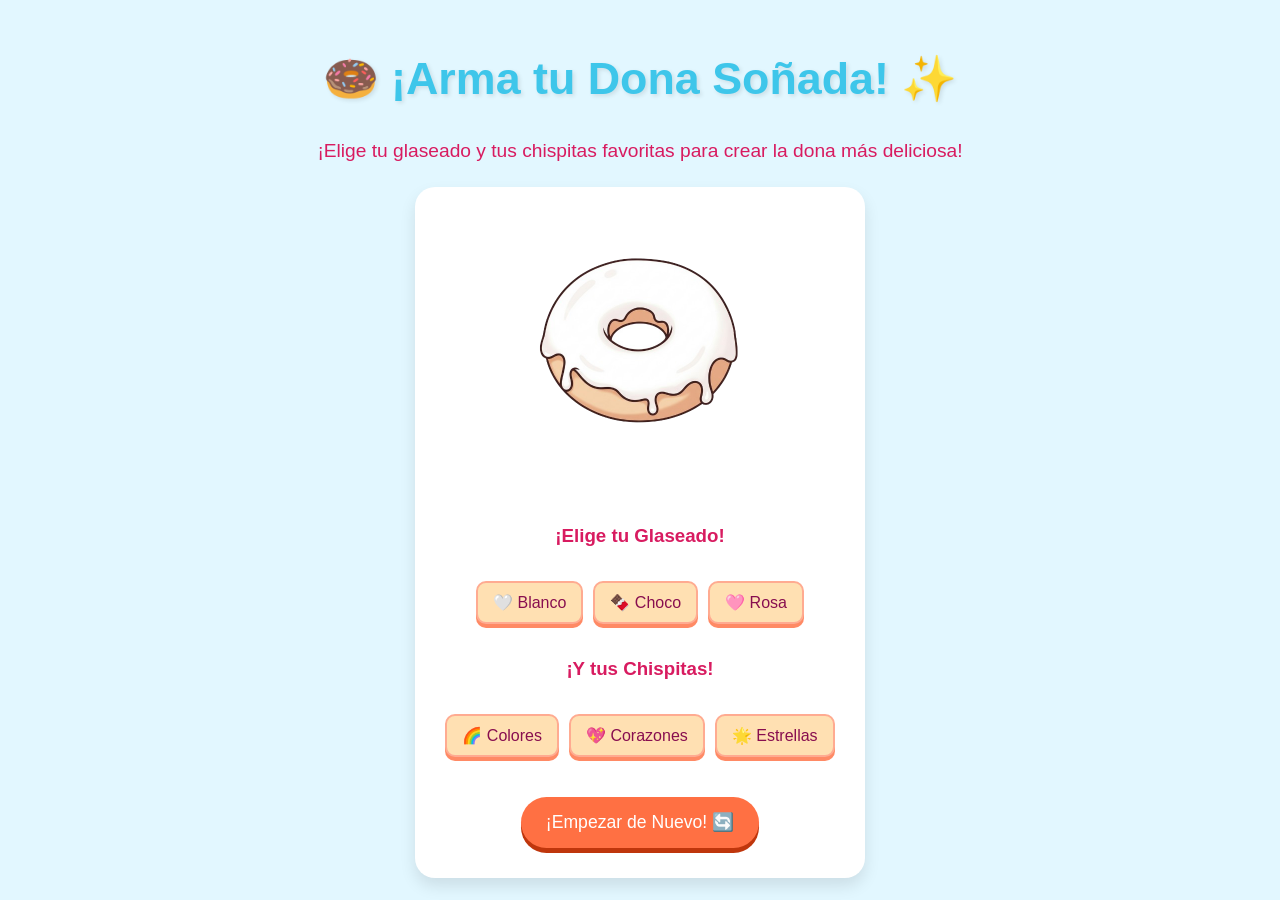
==== dona-creativa.html @ 38cba546 "juego interactivo" ====
<!DOCTYPE html>
<html lang="es">
<head>
    <meta charset="UTF-8">
    <meta name="viewport" content="width=device-width, initial-scale=1.0">
    <title>¡Arma tu Dona Soñada! 🍩✨ Catitas Donuts</title>
    <style>
        body {
            font-family: 'Comic Sans MS', cursive, sans-serif;
            background-color: #e2f7ff; /* Celeste pastel claro */
            color: #d81b60; /* Rosa oscuro para el texto */
            display: flex;
            flex-direction: column;
            justify-content: center;
            align-items: center;
            min-height: 100vh;
            margin: 0;
            text-align: center;
            padding: 20px;
            box-sizing: border-box;
        }
        h1 {
            color: #3ec6ea; /* Celeste vibrante */
            font-size: 2.8em;
            margin-bottom: 15px;
            text-shadow: 2px 2px 4px rgba(0,0,0,0.1);
        }
        p {
            font-size: 1.2em;
            margin-bottom: 25px;
        }
        .dona-builder {
            display: flex;
            flex-direction: column;
            align-items: center;
            gap: 20px;
            background-color: #ffffff;
            padding: 30px;
            border-radius: 20px;
            box-shadow: 0 8px 16px rgba(0,0,0,0.1);
        }
        .dona-preview {
            position: relative;
            width: 250px; /* Tamaño del contenedor de la dona */
            height: 250px;
            margin-bottom: 20px;
        }
        .dona-part {
            position: absolute;
            top: 0;
            left: 0;
            width: 100%;
            height: 100%;
            background-size: contain;
            background-repeat: no-repeat;
            background-position: center;
        }
        /* Orden de las capas con z-index para asegurar que se superponen bien */
        #dona-base { z-index: 1; }
        #dona-glaze { z-index: 2; }
        #dona-sprinkles { z-index: 3; }

        .controls {
            display: flex;
            flex-direction: column;
            gap: 15px;
            width: 100%;
            max-width: 400px;
        }
        .control-group {
            display: flex;
            justify-content: center;
            gap: 10px;
            flex-wrap: wrap;
        }
        .control-group button {
            background-color: #ffe0b2; /* Naranja pastel */
            color: #880e4f; /* Rosa oscuro */
            padding: 10px 15px;
            border: 2px solid #ffab91;
            border-radius: 10px;
            font-size: 1em;
            cursor: pointer;
            transition: all 0.2s ease;
            box-shadow: 0 4px #ff8a65;
        }
        .control-group button:hover {
            background-color: #ffcc80;
            transform: translateY(-2px);
            box-shadow: 0 6px #ff8a65;
        }
        .control-group button.active {
            background-color: #ffab91;
            color: white;
            box-shadow: 0 2px #d84315;
            transform: translateY(2px);
        }
        #reset-button {
            background-color: #ff7043; /* Naranja más fuerte */
            color: white;
            padding: 15px 25px;
            border: none;
            border-radius: 30px;
            font-size: 1.1em;
            cursor: pointer;
            margin-top: 20px;
            transition: background-color 0.3s ease;
            box-shadow: 0 5px #bf360c;
        }
        #reset-button:hover {
            background-color: #e64a19;
            transform: translateY(-2px);
            box-shadow: 0 7px #bf360c;
        }

        /* ✨ RUTAS A TUS IMÁGENES DENTRO DE 'images/arma tu dona/' ✨ */
        /* Asegúrate de que las rutas y los nombres de archivo sean EXACTOS */
        .base-img { background-image: url('images/arma tu dona/Glaseado Blanco.png'); } /* Esta será la dona base visible */
        .glaseado-blanco { background-image: url('images/arma tu dona/Glaseado Blanco.png'); }
        /* .glaseado-celeste { background-image: url('images/arma tu dona/Glaseado Celeste.png'); } */
        .glaseado-chocolate { background-image: url('images/arma tu dona/Glaseado Chocolate.png'); }
        .glaseado-rosa { background-image: url('images/arma tu dona/Glaseado Rosa.png'); }

        .chispitas-colores { background-image: url('images/arma tu dona/sprinkles colorfull.png'); }
        .chispitas-corazones { background-image: url('images/arma tu dona/heart sprinkles.png'); }
        .chispitas-estrellas { background-image: url('images/arma tu dona/stars sprinkles.png'); }
    </style>
</head>
<body>
    <h1>🍩 ¡Arma tu Dona Soñada! ✨</h1>
    <p>¡Elige tu glaseado y tus chispitas favoritas para crear la dona más deliciosa!</p>

    <div class="dona-builder">
        <div class="dona-preview">
            <div id="dona-base" class="dona-part base-img"></div>
            <div id="dona-glaze" class="dona-part"></div>
            <div id="dona-sprinkles" class="dona-part"></div>
        </div>

        <div class="controls">
            <h3>¡Elige tu Glaseado!</h3>
            <div class="control-group">
                <button onclick="setGlaze('blanco')" id="glaze-blanco">🤍 Blanco</button>
                <!-- <button onclick="setGlaze('celeste')" id="glaze-celeste">💙 Celeste</button> -->
                <button onclick="setGlaze('chocolate')" id="glaze-chocolate">🍫 Choco</button>
                <button onclick="setGlaze('rosa')" id="glaze-rosa">🩷 Rosa</button>
            </div>

            <h3>¡Y tus Chispitas!</h3>
            <div class="control-group">
                <button onclick="setSprinkles('colores')" id="sprinkles-colores">🌈 Colores</button>
                <button onclick="setSprinkles('corazones')" id="sprinkles-corazones">💖 Corazones</button>
                <button onclick="setSprinkles('estrellas')" id="sprinkles-estrellas">🌟 Estrellas</button>
            </div>
        </div>

        <button id="reset-button" onclick="resetDona()">¡Empezar de Nuevo! 🔄</button>
    </div>

    <script>
        const donaBase = document.getElementById('dona-base');
        const donaGlaze = document.getElementById('dona-glaze');
        const donaSprinkles = document.getElementById('dona-sprinkles');

        const glazeButtons = document.querySelectorAll('.control-group button[onclick^="setGlaze"]');
        const sprinklesButtons = document.querySelectorAll('.control-group button[onclick^="setSprinkles"]');

        function updateButtonState(buttons, selectedId) {
            buttons.forEach(btn => {
                if (btn.id === selectedId) {
                    btn.classList.add('active');
                } else {
                    btn.classList.remove('active');
                }
            });
        }

        function setGlaze(type) {
            // Esto QUITA cualquier glaseado anterior y APLICA el nuevo.
            donaGlaze.className = 'dona-part glaseado-' + type;
            updateButtonState(glazeButtons, 'glaze-' + type);
        }

        function setSprinkles(type) {
            // Esto QUITA cualquier chispa anterior y APLICA la nueva.
            donaSprinkles.className = 'dona-part chispitas-' + type;
            updateButtonState(sprinklesButtons, 'sprinkles-' + type);
        }

        function resetDona() {
            // Al resetear, quitamos las clases de glaseado y chispitas para que las capas queden "vacías"
            donaGlaze.className = 'dona-part';
            donaSprinkles.className = 'dona-part';
            glazeButtons.forEach(btn => btn.classList.remove('active'));
            sprinklesButtons.forEach(btn => btn.classList.remove('active'));
        }

        // Inicializar el juego cuando la página carga
        document.addEventListener('DOMContentLoaded', () => {
            // Aseguramos que la base esté visible y las capas de glaseado/chispitas empiecen vacías
            // La clase 'base-img' ya está en el HTML para dona-base.
            resetDona(); // Llama a reset para limpiar cualquier selección al inicio.
        });
    </script>
</body>
</html>
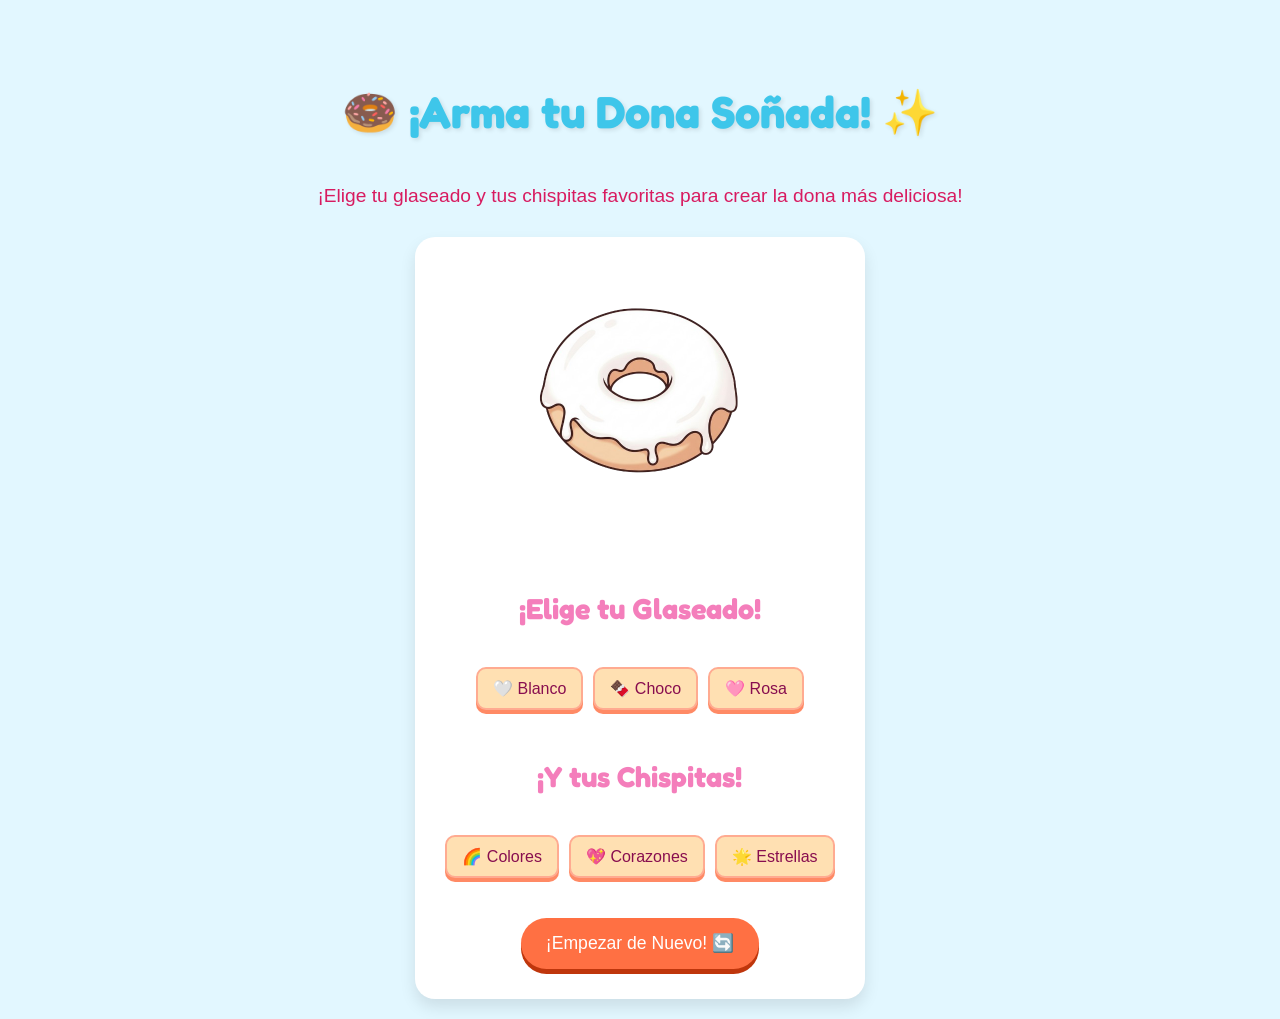
==== commit 398ad80c: "carga de estilos" ====
--- a/dona-creativa.html
+++ b/dona-creativa.html
@@ -3,6 +3,10 @@
 <head>
     <meta charset="UTF-8">
     <meta name="viewport" content="width=device-width, initial-scale=1.0">
+    <link href="https://fonts.googleapis.com/css2?family=Fredoka+One&family=Quicksand&family=Baloo+2:wght@400..800&display=swap" rel="stylesheet">
+    <link rel="stylesheet" href="https://cdnjs.cloudflare.com/ajax/libs/font-awesome/6.5.2/css/all.min.css" integrity="sha512-SnH5WK+bZxgPHs44uWIX+LLJAJ9/2PkPKZ5QiAj6Ta86w+fsb2TkcmfRyVX3pBnMFcV7oQPJkl9QevSCWr3W6A==" crossorigin="anonymous" referrerpolicy="no-referrer" />
+  
+  <link rel="stylesheet" href="style.css">
     <title>¡Arma tu Dona Soñada! 🍩✨ Catitas Donuts</title>
     <style>
         body {
--- a/style.css
+++ b/style.css
@@ -0,0 +1,803 @@
+/* Variables de color y tipografías (Mantener estas intactas) */
+:root {
+    --rosa-donut: #F47EBB;
+    --celeste-glaseado: #AEE9F6;
+    --marron-choco: #8B5E3C;
+    --crema-vainilla: #FFF4E6;
+    --blanco: #FFFFFF;
+    --negro: #000000;
+    --crema: #FFEFC5;
+    --font-principal: 'Fredoka One', cursive;
+    --font-secundaria: 'Quicksand', sans-serif;
+    --font-baloo: 'Baloo 2', cursive;
+  }
+  
+  /* Animación del Logo (Mantener esta intacta) */
+  @keyframes fallFromTop {
+      0% {
+          transform: translateY(-100px); /* Empieza 100px arriba */
+          opacity: 0; /* Invisible al inicio */
+      }
+      100% {
+          transform: translateY(0); /* Cae a su posición normal */
+          opacity: 1; /* Completamente visible */
+      }
+  }
+  
+  
+  /* Estilos generales (Mantener estos intactos) */
+  body {
+    font-family: var(--font-secundaria);
+    margin: 0;
+    padding: 0;
+    box-sizing: border-box;
+    background-color: var(--crema-vainilla);
+    color: var(--marron-choco);
+    line-height: 1.6;
+  }
+  
+  h1, h2, h3 {
+    font-family: var(--font-principal);
+    color: var(--negro);
+    text-align: center;
+    margin-bottom: 20px;
+  }
+  
+  h1 {
+    font-size: 3.5em;
+    color: var(--rosa-donut);
+  }
+  
+  h2 {
+    font-size: 2.5em;
+    color: var(--rosa-donut);
+  }
+  
+  h3 {
+    font-size: 1.8em;
+    color: var(--rosa-donut);
+  }
+  
+  a {
+    text-decoration: none;
+    color: var(--rosa-donut);
+  }
+  
+  /* --- Header y Navegación (Escritorio) --- */
+  header {
+      background-color: var(--blanco);
+      padding: 15px 0;
+      display: flex;
+      justify-content: space-between; /* Espacio entre logo y nav/hamburguesa */
+      align-items: center;
+      flex-wrap: wrap; /* Permite que los elementos se envuelvan si la pantalla es muy estrecha */
+      border-bottom: 5px solid var(--negro); /* Borde inferior */
+      position: relative; /* Necesario para posicionamiento absoluto del menú móvil */
+  }
+  
+  header .logo img {
+      height: 150px;
+      margin-left: 30px;
+      animation: fallFromTop 1s ease-out forwards; /* Aplica la animación al logo */
+  }
+  
+  /* Estilos de la navegación principal (visible en escritorio) */
+  header nav {
+      flex-grow: 1; /* Permite que la navegación ocupe el espacio restante */
+      text-align: right; /* Alinea los enlaces a la derecha dentro de su espacio */
+      margin-right: 30px; /* Margen a la derecha del último enlace */
+      transition: all 0.3s ease-in-out; /* Para la transición de menú hamburguesa */
+  }
+  
+  header nav ul {
+      list-style: none;
+      margin: 0;
+      padding: 0;
+      display: flex; /* Mantiene los elementos de lista en línea */
+      justify-content: flex-end; /* Alinea los ítems de menú a la derecha */
+  }
+  
+  header nav ul li {
+      margin-left: 25px; /* Espacio entre los ítems del menú */
+  }
+  
+  header nav ul li a {
+      font-family: var(--font-principal);
+      color: var(--marron-choco);
+      font-size: 1.3em;
+      padding: 5px 10px;
+      border-radius: 5px;
+      transition: background-color 0.3s ease;
+  }
+  
+  header nav ul li a:hover {
+      background-color: var(--rosa-donut);
+      color: var(--blanco);
+  }
+  
+  /* --- Menú Hamburguesa (Oculto en Escritorio) --- */
+  .hamburger-menu {
+      display: none; /* OCULTA el botón de hamburguesa por defecto en desktop */
+      background: none;
+      border: none;
+      cursor: pointer;
+      padding: 10px;
+      z-index: 1001; /* Asegura que esté por encima de otros elementos si se muestra */
+      margin-right: 20px; /* Espacio a la derecha del botón */
+      position: relative; /* Para la animación de la X */
+  }
+  
+  .hamburger-menu .bar {
+      display: block;
+      width: 30px;
+      height: 3px;
+      background-color: var(--marron-choco);
+      margin: 6px 0;
+      transition: all 0.3s ease-in-out;
+  }
+  
+  /* Animación del icono hamburguesa a "X" */
+  .hamburger-menu.active .bar:nth-child(1) {
+      transform: translateY(9px) rotate(45deg);
+  }
+  
+  .hamburger-menu.active .bar:nth-child(2) {
+      opacity: 0;
+  }
+  
+  .hamburger-menu.active .bar:nth-child(3) {
+      transform: translateY(-9px) rotate(-45deg);
+  }
+  
+  
+  /* Hero Section - Opción 2: Texto izquierda, Video derecha (Video arriba en móvil) */
+  /* (Mantener esta sección intacta de tu último código, la incluyo por completitud) */
+  .hero {
+    display: flex;
+    justify-content: space-around;
+    align-items: center;
+    padding: 60px 20px;
+    background: linear-gradient(to right, var(--blanco), var(--blanco));
+    flex-wrap: wrap-reverse;
+  }
+  
+  .hero-texto {
+    text-align: left;
+    max-width: 45%;
+    margin: 20px;
+  }
+  
+  .hero-texto h1 {
+    font-size: 3.5em;
+    line-height: 1.1;
+    margin-bottom: 15px;
+  }
+  
+  .hero-texto p {
+    font-size: 1.4em;
+    margin-bottom: 30px;
+    color: var(--marron-choco);
+  }
+  
+  .hero-video {
+    max-width: 300px;
+    width: 100%;
+    height: 450px;
+    object-fit: cover;
+    border-radius: 16px;
+    box-shadow: 0 4px 12px rgba(0, 0, 0, 0.2);
+    margin: 20px;
+  }
+  
+  .boton {
+    display: inline-block;
+    background-color: var(--rosa-donut);
+    color: var(--blanco);
+    font-family: var(--font-principal);
+    font-size: 1.5em;
+    padding: 15px 30px;
+    border-radius: 50px;
+    transition: transform 0.2s ease-in-out, background-color 0.3s ease;
+    box-shadow: 0 5px 15px rgba(0, 0, 0, 0.2);
+  }
+  
+  .boton:hover {
+    transform: translateY(-5px);
+    background-color: #e06bb0;
+  }
+  
+  /* Sections generales (Mantener estas intactas) */
+  section {
+    padding: 60px 20px;
+    text-align: center;
+    max-width: 1200px;
+    margin: 0 auto;
+  }
+  
+  section:nth-of-type(odd) {
+    background-color: var(--blanco);
+  }
+  
+  section:nth-of-type(even) {
+    background-color: var(--crema-vainilla);
+  }
+  
+  /* Sabores Section (Mantener estas intactas) */
+  .sabores .cards {
+    display: flex;
+    justify-content: center;
+    flex-wrap: wrap;
+    gap: 30px;
+    margin-top: 40px;
+  }
+  
+  .sabores .card {
+    background-color: var(--blanco);
+    border-radius: 15px;
+    box-shadow: 0 10px 20px rgba(0, 0, 0, 0.1);
+    padding: 25px;
+    width: 280px;
+    text-align: center;
+    transition: transform 0.3s ease, border-color 0.3s ease, box-shadow 0.3s ease;
+    border: 3px solid var(--rosa-donut);
+    cursor: pointer;
+  }
+  
+  .sabores .card:hover {
+    transform: translateY(-10px) scale(1.03);
+  }
+  
+  .sabores .card.seleccionada {
+    border-color: var(--negro);
+    box-shadow: 0 0 25px rgba(0, 0, 0, 0.3), 0 0 0 5px var(--rosa-donut);
+    transform: scale(1.02);
+    background-color: var(--crema);
+  }
+  
+  .sabores .card img {
+    max-width: 100%;
+    height: 200px;
+    object-fit: contain;
+    margin-bottom: 15px;
+  }
+  
+  /* Sobre Catita Section (Mantener esta intacta) */
+  .sobre p {
+    font-size: 1.3em;
+    max-width: 800px;
+    margin: 0 auto;
+    color: var(--marron-choco);
+  }
+  
+  /* Pedidos Section (Mantener esta intacta) */
+  .pedidos {
+    padding: 50px 20px;
+    background-color: var(--crema-vainilla);
+    text-align: center;
+    border-top: 5px solid var(--rosa-donut);
+    border-bottom: 5px solid var(--rosa-donut);
+  }
+  
+  .pedidos h2 {
+    font-family: var(--font-principal);
+    color: var(--rosa-donut);
+    margin-bottom: 30px;
+    font-size: 2.5em;
+  }
+  
+  .pedidos form {
+    max-width: 600px;
+    margin: 0 auto;
+    background-color: var(--blanco);
+    padding: 40px;
+    border-radius: 15px;
+    box-shadow: 0 8px 15px rgba(0, 0, 0, 0.1);
+    display: flex;
+    flex-direction: column;
+    gap: 20px;
+  }
+  
+  .pedidos form input[type="text"],
+  .pedidos form input[type="tel"],
+  .pedidos form textarea {
+    width: 100%;
+    padding: 15px;
+    border: 2px solid var(--rosa-donut);
+    border-radius: 10px;
+    font-family: var(--font-secundaria);
+    font-size: 1.1em;
+    color: var(--marron-choco);
+    outline: none;
+    transition: border-color 0.3s ease;
+    background-color: var(--crema);
+    box-sizing: border-box;
+  }
+  
+  .pedidos form input[type="text"]:focus,
+  .pedidos form input[type="tel"]:focus,
+  .pedidos form textarea:focus {
+    border-color: var(--negro);
+  }
+  
+  /* Radio Buttons de Cantidad (Mantener estos intactos) */
+  .cantidad-donas {
+    text-align: left;
+    margin-bottom: 10px;
+    font-family: var(--font-secundaria);
+    color: var(--marron-choco);
+    display: flex;
+    flex-wrap: wrap;
+    align-items: center;
+    gap: 15px;
+  }
+  
+  .cantidad-donas p {
+    font-weight: bold;
+    margin-bottom: 0;
+    font-size: 1.1em;
+    flex-basis: 100%;
+  }
+  
+  .cantidad-donas input[type="radio"] {
+    appearance: none;
+    -webkit-appearance: none;
+    -moz-appearance: none;
+    width: 20px;
+    height: 20px;
+    border: 2px solid var(--rosa-donut);
+    border-radius: 50%;
+    outline: none;
+    cursor: pointer;
+    position: relative;
+    transition: background-color 0.2s ease, border-color 0.2s ease;
+    flex-shrink: 0;
+  }
+  
+  .cantidad-donas input[type="radio"]:checked {
+    background-color: var(--rosa-donut);
+    border-color: var(--rosa-donut);
+  }
+  
+  .cantidad-donas input[type="radio"]:checked::before {
+    content: '';
+    display: block;
+    width: 10px;
+    height: 10px;
+    background-color: var(--blanco);
+    border-radius: 50%;
+    position: absolute;
+    top: 50%;
+    left: 50%;
+    transform: translate(-50%, -50%);
+  }
+  
+  .cantidad-donas label {
+    font-size: 1em;
+    cursor: pointer;
+    margin-right: 0;
+  }
+  
+  /* Chips de Sabores (Mantener estos intactos) */
+  #sabores-seleccionados {
+    text-align: left;
+    margin-top: 15px;
+  }
+  
+  #sabores-seleccionados p {
+    font-family: var(--font-secundaria);
+    font-weight: bold;
+    color: var(--marron-choco);
+    margin-bottom: 10px;
+    font-size: 1.1em;
+  }
+  
+  #contador-donas {
+      font-weight: normal;
+      margin-left: 5px;
+      color: var(--rosa-donut);
+  }
+  
+  
+  #lista-sabores {
+    list-style: none;
+    padding: 0;
+    margin: 0;
+    display: flex;
+    flex-wrap: wrap;
+    gap: 10px;
+    justify-content: flex-start;
+  }
+  
+  #lista-sabores li {
+    background-color: var(--rosa-donut);
+    color: var(--blanco);
+    font-family: var(--font-secundaria);
+    padding: 8px 15px;
+    border-radius: 20px;
+    display: flex;
+    align-items: center;
+    gap: 8px;
+    font-size: 0.95em;
+    box-shadow: 0 2px 5px rgba(0, 0, 0, 0.1);
+    flex-shrink: 0; 
+    max-width: calc(100% - 20px);
+    word-break: break-word;
+  }
+  
+  .boton-eliminar-sabor {
+    background-color: var(--marron-choco);
+    color: var(--blanco);
+    border: none;
+    border-radius: 50%;
+    width: 25px;
+    height: 25px;
+    display: flex;
+    justify-content: center;
+    align-items: center;
+    font-size: 0.9em;
+    cursor: pointer;
+    transition: background-color 0.2s ease, transform 0.2s ease;
+    flex-shrink: 0;
+  }
+  
+  .boton-eliminar-sabor:hover {
+    background-color: var(--negro);
+    transform: scale(1.05);
+  }
+  
+  /* Textarea de Detalles Adicionales (Mantener estos intactos) */
+  #detalle-pedido {
+    resize: vertical;
+    min-height: 80px;
+  }
+  
+  /* Botón de Enviar Pedido (Mantener estos intactos) */
+  .pedidos button[type="submit"] {
+    background-color: var(--rosa-donut);
+    color: var(--blanco);
+    padding: 18px 30px;
+    border: none;
+    border-radius: 15px;
+    font-family: var(--font-principal);
+    font-size: 1.5em;
+    cursor: pointer;
+    transition: background-color 0.3s ease, transform 0.2s ease;
+    box-shadow: 0 4px 8px rgba(0, 0, 0, 0.2);
+    margin-top: 20px;
+    width: auto;
+    align-self: center;
+  }
+  
+  .pedidos button[type="submit"]:hover {
+    background-color: var(--negro);
+    transform: translateY(-2px);
+  }
+
+ /* Estilos generales del botón flotante */
+.whatsapp-float {
+    position: fixed;
+    width: 60px; /* Tamaño del círculo base */
+    height: 60px;
+    bottom: 40px; /* Distancia desde abajo */
+    right: 40px;  /* Distancia desde la derecha */
+    background-color: #FFD1DC; /* Rosa pastel, puedes cambiarlo */
+    border: 2px solid #FFA07A; /* Borde coral suave, puedes cambiarlo */
+    border-radius: 50%; /* Para un círculo perfecto */
+    box-shadow: 1px 1px 5px rgba(0,0,0,0.2); /* Sombra suave */
+    z-index: 100; /* Asegura que esté por encima de otros elementos */
+
+    /* Centra el ícono dentro del círculo */
+    display: flex;
+    justify-content: center;
+    align-items: center;
+
+    /* Animación al pasar el mouse */
+    transition: transform 0.3s ease-in-out, background-color 0.3s ease;
+}
+
+.whatsapp-float:hover {
+    transform: scale(1.1); /* Agranda ligeramente al pasar el mouse */
+    background-color: #FFC0CB; /* Un tono de rosa un poco más fuerte al pasar el mouse */
+}
+
+/* Estilos para el ícono de Font Awesome dentro del botón */
+.whatsapp-float i {
+    color: #8A2BE2; /* Violeta vibrante, ¡puedes elegir el color que más te guste! */
+    font-size: 30px; /* Tamaño del ícono */
+    line-height: 1; /* Asegura que el ícono esté bien alineado verticalmente */
+}
+
+/* Opcional: para hacerlo responsivo en pantallas más pequeñas */
+@media (max-width: 768px) {
+    .whatsapp-float {
+        width: 50px;
+        height: 50px;
+        bottom: 20px;
+        right: 20px;
+    }
+    .whatsapp-float i {
+        font-size: 25px; /* Tamaño del ícono en pantallas más chicas */
+    }
+}
+  
+  /* Footer (Mantener este intacto) */
+  footer {
+    background-color: var(--marron-choco);
+    color: var(--crema-vainilla);
+    text-align: center;
+    padding: 25px 20px;
+    font-size: 1.1em;
+    display: flex;
+    justify-content: center;
+    align-items: center;
+    flex-wrap: wrap;
+  }
+  
+  /* --- Responsive Design (AJUSTES CLAVE AQUÍ) --- */
+  @media (max-width: 768px) {
+      /* Header para Móviles */
+      header {
+          flex-direction: row; /* Mantener logo y hamburguesa en fila */
+          justify-content: space-between; /* Espacio entre logo y hamburguesa */
+          padding: 15px 20px; /* Ajusta el padding para que el hamburguesa no esté pegado */
+      }
+  
+      header .logo {
+          margin-left: 0; /* Asegura que el logo esté alineado */
+      }
+  
+      /* Mostrar el botón de hamburguesa en móvil */
+      .hamburger-menu {
+          display: block; 
+      }
+  
+      /* Ocultar la navegación normal en móvil */
+      header nav {
+          position: absolute;
+          top: 110px; /* Ajusta según la altura de tu header para que el menú caiga bien */
+          left: 0;
+          width: 100%;
+          background-color: var(--blanco); /* Fondo del menú desplegado */
+          box-shadow: 0 8px 15px rgba(0, 0, 0, 0.1);
+          flex-direction: column;
+          align-items: center;
+          transform: translateY(-100%); /* Oculta el menú por defecto (se desliza hacia arriba) */
+          opacity: 0;
+          pointer-events: none; /* Deshabilita clics cuando está oculto */
+          z-index: 1000;
+      }
+  
+      /* Menú móvil activo */
+      header nav.active {
+          transform: translateY(0); /* Muestra el menú deslizándose hacia abajo */
+          opacity: 1;
+          pointer-events: all; /* Habilita clics */
+      }
+  
+      header nav ul {
+          flex-direction: column; /* Apila los elementos del menú */
+          width: 100%;
+          padding: 20px 0;
+      }
+  
+      header nav ul li {
+          margin: 15px 0; /* Espacio entre los ítems del menú móvil */
+      }
+  
+      header nav ul li a {
+          font-size: 1.5em; /* Un poco más grande para facilitar el toque */
+          padding: 10px 20px;
+          display: block; /* Para que el área de clic sea más grande */
+          text-align: center;
+      }
+  
+      /* Ajustes para la sección HERO en móviles */
+      .hero {
+        flex-direction: column; /* Apila los elementos: video arriba, texto abajo */
+        align-items: center; /* Centra los elementos apilados */
+        padding: 40px 15px; /* Ajusta el padding en móvil */
+      }
+  
+      .hero-texto {
+        max-width: 90%; /* Ocupa casi todo el ancho en móvil */
+        margin: 20px auto 0 auto; /* Margen superior y centrado */
+        text-align: center; /* Centra el texto en móvil */
+      }
+  
+      .hero-texto h1,
+      .hero-texto p {
+        text-align: center; /* Asegura que los elementos de texto dentro del hero-texto estén centrados */
+      }
+  
+      .hero-video {
+        max-width: 300px; /* Ancho máximo fijo para mantener verticalidad en tabletas */
+        height: 400px; /* Altura aumentada para mantener la verticalidad en tabletas */
+        margin: 0 auto 20px auto;
+      }
+  
+      h2 {
+        font-size: 2em;
+      }
+  
+      .sabores .card {
+        width: 100%;
+        max-width: 300px; /* Asegura que la tarjeta no se haga más grande de 300px aunque el contenedor sea más amplio */
+      }
+  
+      .sobre p {
+        font-size: 1.1em;
+      }
+  
+      /* AJUSTES IMPORTANTES PARA EL FORMULARIO EN MÓVIL */
+      .pedidos form {
+        padding: 20px; /* Reduce el padding en móviles */
+        gap: 15px;
+      }
+  
+      .pedidos form input[type="text"],
+      .pedidos form input[type="tel"],
+      .pedidos form textarea {
+        padding: 12px; /* Reduce el padding de inputs en móviles */
+        font-size: 1em; /* Ajusta el tamaño de fuente */
+      }
+  
+      /* Radio Buttons de Cantidad: Asegurar que se vean bien */
+      .cantidad-donas {
+        flex-direction: column; /* Apila los elementos verticalmente */
+        align-items: flex-start; /* Alinea a la izquierda si están apilados */
+        gap: 10px; /* Espacio entre los radios apilados */
+      }
+      .cantidad-donas p {
+        margin-bottom: 5px; /* Espacio debajo del texto principal */
+      }
+      .cantidad-donas label {
+        margin-right: 0; /* Eliminar margen derecho si están apilados */
+      }
+  
+      /* Chips de Sabores: Asegurar que no desborden */
+      #lista-sabores {
+        justify-content: flex-start; /* Asegura alineación a la izquierda */
+        gap: 8px; /* Espacio entre los chips */
+      }
+      #lista-sabores li {
+        padding: 6px 12px; /* Reduce el padding de los chips */
+        font-size: 0.9em; /* Reduce el tamaño de fuente de los chips */
+      }
+      .boton-eliminar-sabor {
+        width: 22px;
+        height: 22px;
+        font-size: 0.8em;
+      }
+  
+      .pedidos button[type="submit"] {
+        font-size: 1.2em;
+        padding: 15px 25px;
+      }
+  }
+  
+  @media (max-width: 480px) {
+    header .logo img {
+      height: 60px;
+    }
+  
+    header nav ul li a {
+      font-size: 1.1em;
+    }
+  
+    .hero-texto h1 {
+      font-size: 2.2em;
+    }
+  
+    .hero-texto p {
+      font-size: 1em;
+    }
+  
+    .boton {
+      font-size: 1.2em;
+      padding: 12px 25px;
+    }
+  
+    h2 {
+      font-size: 1.8em;
+    }
+    
+    /* Ajustes finos para el formulario en móviles muy pequeños */
+    .pedidos form {
+      padding: 15px; /* Aún menos padding */
+    }
+  
+    .cantidad-donas {
+      gap: 8px; /* Reduce aún más el espacio */
+    }
+    .cantidad-donas label {
+      font-size: 0.95em; /* Ajusta el tamaño de fuente */
+    }
+  
+    #lista-sabores li {
+      padding: 5px 10px;
+      font-size: 0.85em;
+    }
+    .boton-eliminar-sabor {
+      width: 20px;
+      height: 20px;
+      font-size: 0.75em;
+    }
+    
+    .pedidos button[type="submit"] {
+      font-size: 1.1em;
+      padding: 10px 20px;
+    }
+  }
+
+  /* Estilos para la sección de juegos de Catita */
+.juegos-catita {
+    background-color: var(--crema-vainilla); /* Usamos una de tus variables de color */
+    padding: 60px 20px;
+    text-align: center;
+    border-radius: 15px;
+    margin: 40px auto;
+    max-width: 900px;
+    box-shadow: 0 10px 20px rgba(0,0,0,0.08);
+}
+
+.juegos-catita h2 {
+    color: var(--rosa-donut); /* Rosa de tu marca */
+    font-family: var(--font-principal);
+    font-size: 2.5em;
+    margin-bottom: 20px;
+}
+
+.juegos-catita p {
+    color: var(--marron-choco); /* Color chocolate suave */
+    font-family: var(--font-secundaria);
+    font-size: 1.1em;
+    margin-bottom: 30px;
+    line-height: 1.6;
+}
+
+.boton-juego {
+    display: inline-block;
+    background-color: var(--celeste-glaseado); /* Celeste de tu marca */
+    color: var(--marron-choco); /* Color para el texto del botón, un contraste con el celeste */
+    font-family: var(--font-principal); /* Usamos tu fuente principal */
+    font-weight: bold;
+    font-size: 1.3em;
+    padding: 15px 30px;
+    border-radius: 30px;
+    text-decoration: none;
+    transition: all 0.3s ease;
+    box-shadow: 0 5px 15px rgba(0,0,0,0.1);
+    animation: bounce 2s infinite ease-in-out; /* Animación divertida */
+}
+
+.boton-juego:hover {
+    background-color: var(--rosa-donut); /* Rosa al pasar el mouse */
+    color: var(--blanco); /* Texto blanco al pasar el mouse */
+    transform: translateY(-5px) scale(1.05);
+    box-shadow: 0 8px 20px rgba(0,0,0,0.15);
+}
+
+.boton-juego i {
+    margin: 0 8px; /* Espacio entre el icono y el texto */
+}
+
+/* Animación de "rebote" para el botón del juego */
+@keyframes bounce {
+    0%, 100% { transform: translateY(0); }
+    50% { transform: translateY(-8px); }
+}
+
+/* Adaptación para pantallas más pequeñas (Responsive Design) */
+@media (max-width: 768px) {
+    .juegos-catita {
+        padding: 40px 15px;
+        margin: 30px 15px;
+    }
+    .juegos-catita h2 {
+        font-size: 2em;
+    }
+    .boton-juego {
+        font-size: 1.1em;
+        padding: 12px 25px;
+    }
+}
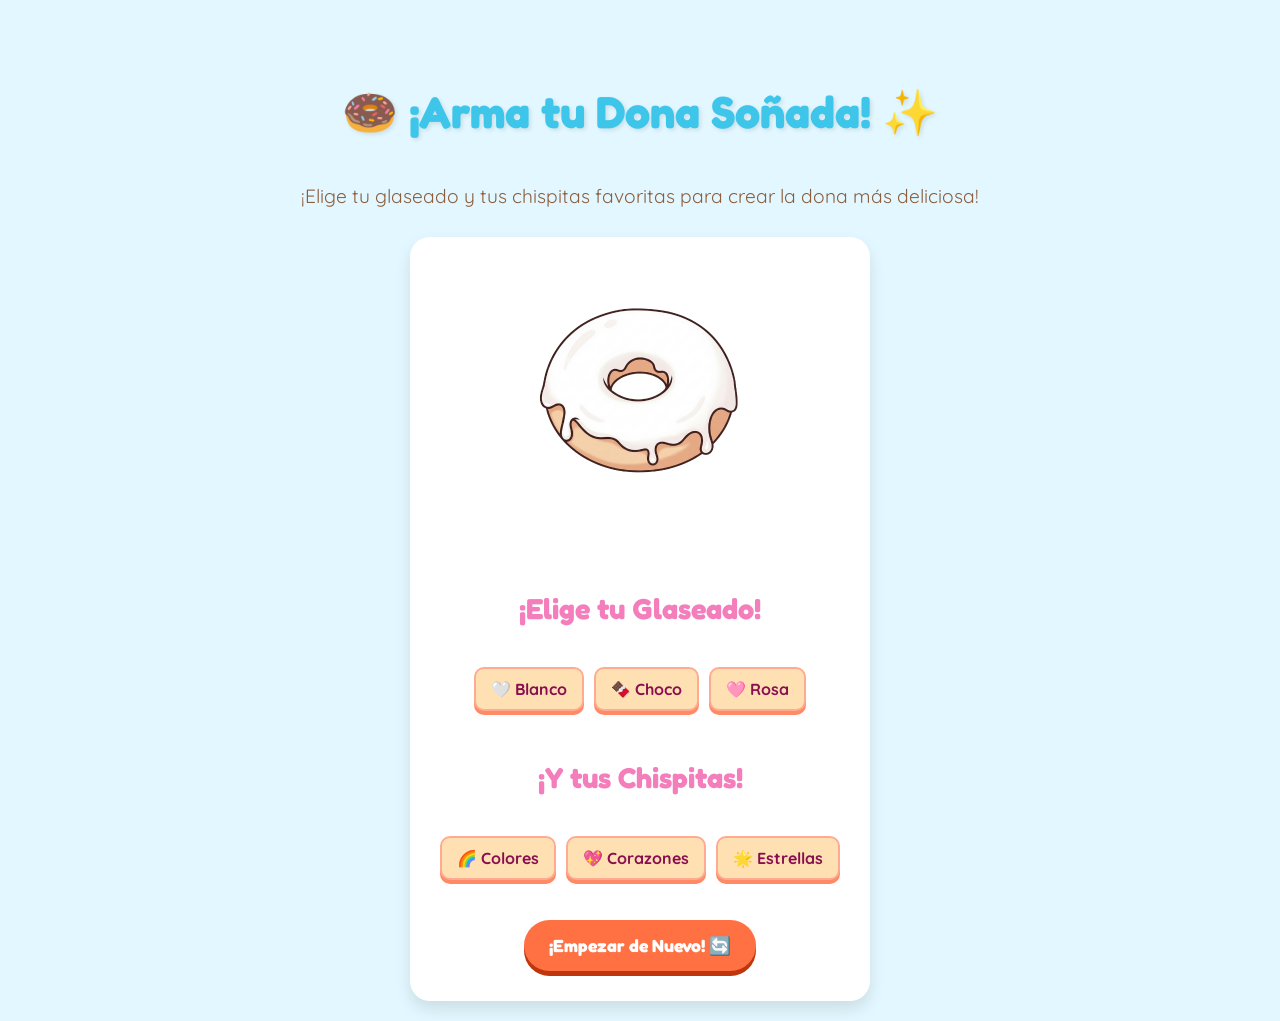
==== commit 19167a04: "cargar de styles" ====
--- a/dona-creativa.html
+++ b/dona-creativa.html
@@ -10,7 +10,7 @@
     <title>¡Arma tu Dona Soñada! 🍩✨ Catitas Donuts</title>
     <style>
         body {
-            font-family: 'Comic Sans MS', cursive, sans-serif;
+            font-family: '', cursive, sans-serif;
             background-color: #e2f7ff; /* Celeste pastel claro */
             color: #d81b60; /* Rosa oscuro para el texto */
             display: flex;
--- a/style.css
+++ b/style.css
@@ -800,4 +800,185 @@
         font-size: 1.1em;
         padding: 12px 25px;
     }
+}
+
+
+/* Estilos específicos para el juego "Arma tu Dona Soñada" */
+
+body {
+    /* Usamos las variables de color y tipografía de tu style.css principal */
+    font-family: var(--font-secundaria); /* Reemplazamos la fuente hardcodeada */
+    background-color: var(--crema-vainilla); /* Usamos tu variable de color */
+    color: var(--marron-choco); /* Usamos tu variable de color */
+    display: flex;
+    flex-direction: column;
+    justify-content: center;
+    align-items: center;
+    min-height: 100vh;
+    margin: 0;
+    text-align: center;
+    padding: 20px;
+    box-sizing: border-box;
+}
+
+h1 {
+    color: var(--rosa-donut); /* Usamos tu variable de color */
+    font-family: var(--font-principal); /* Usamos tu variable de tipografía */
+    font-size: 2.8em;
+    margin-bottom: 15px;
+    text-shadow: 2px 2px 4px rgba(0,0,0,0.1);
+}
+
+p {
+    font-family: var(--font-secundaria); /* Usamos tu variable de tipografía */
+    font-size: 1.2em;
+    margin-bottom: 25px;
+    color: var(--marron-choco); /* Para asegurar que tenga el color de texto principal */
+}
+
+.dona-builder {
+    display: flex;
+    flex-direction: column;
+    align-items: center;
+    gap: 20px;
+    background-color: var(--blanco); /* Usamos tu variable de color */
+    padding: 30px;
+    border-radius: 20px;
+    box-shadow: 0 8px 16px rgba(0,0,0,0.1);
+}
+
+.dona-preview {
+    position: relative;
+    width: 250px; /* Tamaño del contenedor de la dona */
+    height: 250px;
+    margin-bottom: 20px;
+}
+
+.dona-part {
+    position: absolute;
+    top: 0;
+    left: 0;
+    width: 100%;
+    height: 100%;
+    background-size: contain;
+    background-repeat: no-repeat;
+    background-position: center;
+}
+
+/* Orden de las capas con z-index para asegurar que se superponen bien */
+#dona-base { z-index: 1; }
+#dona-glaze { z-index: 2; }
+#dona-sprinkles { z-index: 3; }
+
+.controls {
+    display: flex;
+    flex-direction: column;
+    gap: 15px;
+    width: 100%;
+    max-width: 400px;
+}
+
+.control-group {
+    display: flex;
+    justify-content: center;
+    gap: 10px;
+    flex-wrap: wrap;
+}
+
+.control-group h3 {
+    font-family: var(--font-principal); /* Usa la fuente principal para h3 también */
+    color: var(--marron-choco); /* Un color más oscuro para los títulos de control */
+    font-size: 1.5em; /* Ajuste para que no sea tan grande como el h1 principal */
+    margin-bottom: 10px;
+}
+
+.control-group button {
+    background-color: var(--crema); /* Usamos tu variable crema */
+    color: var(--marron-choco); /* Color oscuro para el texto del botón */
+    font-family: var(--font-secundaria); /* Fuente para los botones de control */
+    font-weight: bold; /* Un poco de negrita para que destaquen */
+    padding: 10px 15px;
+    border: 2px solid var(--rosa-donut); /* Borde con tu rosa principal */
+    border-radius: 10px;
+    font-size: 1em;
+    cursor: pointer;
+    transition: all 0.2s ease;
+    box-shadow: 0 4px var(--rosa-donut); /* Sombra con tu rosa principal */
+}
+
+.control-group button:hover {
+    background-color: var(--rosa-donut); /* Rosa al pasar el mouse */
+    color: var(--blanco); /* Texto blanco al pasar el mouse */
+    transform: translateY(-2px);
+    box-shadow: 0 6px var(--rosa-donut);
+}
+
+.control-group button.active {
+    background-color: var(--marron-choco); /* Marrón choco cuando está activo */
+    color: var(--blanco); /* Texto blanco cuando está activo */
+    box-shadow: 0 2px var(--negro); /* Sombra más oscura cuando está activo */
+    transform: translateY(2px);
+}
+
+#reset-button {
+    background-color: var(--celeste-glaseado); /* Usamos tu variable de celeste */
+    color: var(--marron-choco); /* Texto marrón para este botón */
+    font-family: var(--font-principal); /* Usamos tu fuente principal */
+    font-weight: bold;
+    padding: 15px 25px;
+    border: none;
+    border-radius: 30px;
+    font-size: 1.1em;
+    cursor: pointer;
+    margin-top: 20px;
+    transition: background-color 0.3s ease;
+    box-shadow: 0 5px var(--celeste-glaseado); /* Sombra con tu celeste */
+}
+
+#reset-button:hover {
+    background-color: var(--rosa-donut); /* Rosa al pasar el mouse */
+    color: var(--blanco); /* Texto blanco al pasar el mouse */
+    transform: translateY(-2px);
+    box-shadow: 0 7px var(--rosa-donut);
+}
+
+/* ✨ RUTAS A TUS IMÁGENES DENTRO DE 'images/arma tu dona/' ✨ */
+/* Asegúrate de que las rutas y los nombres de archivo sean EXACTOS */
+.base-img { background-image: url('images/arma tu dona/Glaseado Blanco.png'); } /* Esta será la dona base visible */
+.glaseado-blanco { background-image: url('images/arma tu dona/Glaseado Blanco.png'); }
+.glaseado-celeste { background-image: url('images/arma tu dona/Glaseado Celeste.png'); }
+.glaseado-chocolate { background-image: url('images/arma tu dona/Glaseado Chocolate.png'); }
+.glaseado-rosa { background-image: url('images/arma tu dona/Glaseado Rosa.png'); }
+
+.chispitas-colores { background-image: url('images/arma tu dona/sprinkles colorfull.png'); }
+.chispitas-corazones { background-image: url('images/arma tu dona/heart sprinkles.png'); }
+.chispitas-estrellas { background-image: url('images/arma tu dona/stars sprinkles.png'); }
+
+/* Responsive para el juego */
+@media (max-width: 600px) {
+    h1 {
+        font-size: 2.2em;
+    }
+    p {
+        font-size: 1em;
+    }
+    .dona-preview {
+        width: 200px;
+        height: 200px;
+    }
+    .dona-builder {
+        padding: 20px;
+        gap: 15px;
+    }
+    .control-group h3 {
+        font-size: 1.3em;
+    }
+    .control-group button {
+        font-size: 0.9em;
+        padding: 8px 12px;
+    }
+    #reset-button {
+        font-size: 1em;
+        padding: 12px 20px;
+    }
 }
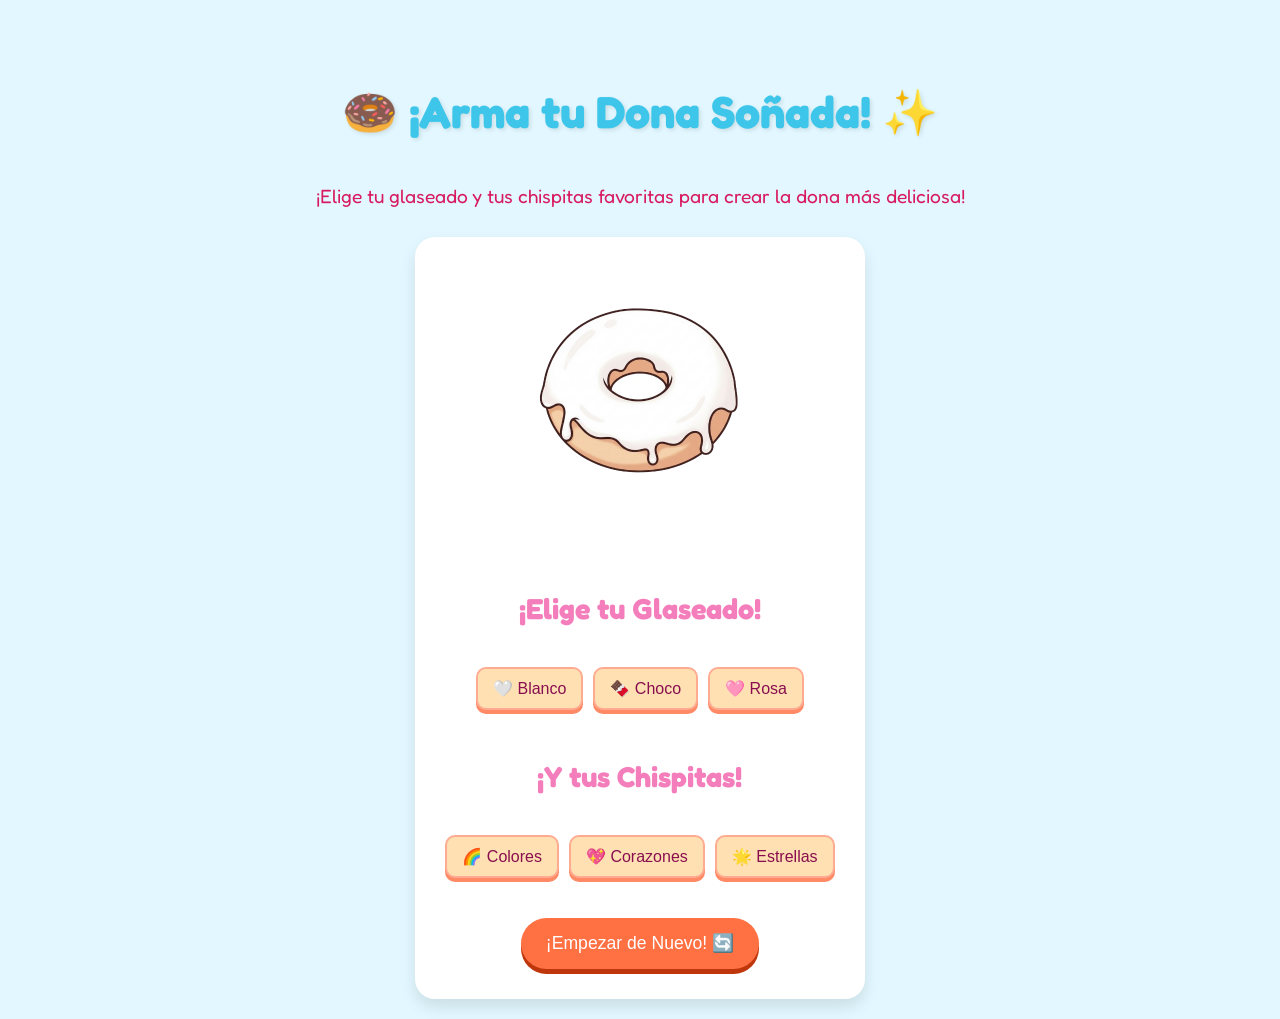
==== commit 25f802ca: "limieza de codigo" ====
--- a/dona-creativa.html
+++ b/dona-creativa.html
@@ -10,9 +10,9 @@
     <title>¡Arma tu Dona Soñada! 🍩✨ Catitas Donuts</title>
     <style>
         body {
-            font-family: '', cursive, sans-serif;
-            background-color: #e2f7ff; /* Celeste pastel claro */
-            color: #d81b60; /* Rosa oscuro para el texto */
+            font-family: '',var(--font-principal) , sans-serif;
+            background-color: #e2f7ff; 
+            color: #d81b60; 
             display: flex;
             flex-direction: column;
             justify-content: center;
@@ -24,7 +24,7 @@
             box-sizing: border-box;
         }
         h1 {
-            color: #3ec6ea; /* Celeste vibrante */
+            color: #3ec6ea; 
             font-size: 2.8em;
             margin-bottom: 15px;
             text-shadow: 2px 2px 4px rgba(0,0,0,0.1);
@@ -45,7 +45,7 @@
         }
         .dona-preview {
             position: relative;
-            width: 250px; /* Tamaño del contenedor de la dona */
+            width: 250px; 
             height: 250px;
             margin-bottom: 20px;
         }
@@ -59,7 +59,7 @@
             background-repeat: no-repeat;
             background-position: center;
         }
-        /* Orden de las capas con z-index para asegurar que se superponen bien */
+      
         #dona-base { z-index: 1; }
         #dona-glaze { z-index: 2; }
         #dona-sprinkles { z-index: 3; }
@@ -78,8 +78,8 @@
             flex-wrap: wrap;
         }
         .control-group button {
-            background-color: #ffe0b2; /* Naranja pastel */
-            color: #880e4f; /* Rosa oscuro */
+            background-color: #ffe0b2; 
+            color: #880e4f; 
             padding: 10px 15px;
             border: 2px solid #ffab91;
             border-radius: 10px;
@@ -100,7 +100,7 @@
             transform: translateY(2px);
         }
         #reset-button {
-            background-color: #ff7043; /* Naranja más fuerte */
+            background-color: #ff7043; 
             color: white;
             padding: 15px 25px;
             border: none;
@@ -117,11 +117,9 @@
             box-shadow: 0 7px #bf360c;
         }
 
-        /* ✨ RUTAS A TUS IMÁGENES DENTRO DE 'images/arma tu dona/' ✨ */
-        /* Asegúrate de que las rutas y los nombres de archivo sean EXACTOS */
-        .base-img { background-image: url('images/arma tu dona/Glaseado Blanco.png'); } /* Esta será la dona base visible */
+    
+        .base-img { background-image: url('images/arma tu dona/Glaseado Blanco.png'); } 
         .glaseado-blanco { background-image: url('images/arma tu dona/Glaseado Blanco.png'); }
-        /* .glaseado-celeste { background-image: url('images/arma tu dona/Glaseado Celeste.png'); } */
         .glaseado-chocolate { background-image: url('images/arma tu dona/Glaseado Chocolate.png'); }
         .glaseado-rosa { background-image: url('images/arma tu dona/Glaseado Rosa.png'); }
 
@@ -180,30 +178,26 @@
         }
 
         function setGlaze(type) {
-            // Esto QUITA cualquier glaseado anterior y APLICA el nuevo.
             donaGlaze.className = 'dona-part glaseado-' + type;
             updateButtonState(glazeButtons, 'glaze-' + type);
         }
 
         function setSprinkles(type) {
-            // Esto QUITA cualquier chispa anterior y APLICA la nueva.
             donaSprinkles.className = 'dona-part chispitas-' + type;
             updateButtonState(sprinklesButtons, 'sprinkles-' + type);
         }
 
         function resetDona() {
-            // Al resetear, quitamos las clases de glaseado y chispitas para que las capas queden "vacías"
             donaGlaze.className = 'dona-part';
             donaSprinkles.className = 'dona-part';
             glazeButtons.forEach(btn => btn.classList.remove('active'));
             sprinklesButtons.forEach(btn => btn.classList.remove('active'));
         }
 
-        // Inicializar el juego cuando la página carga
+
         document.addEventListener('DOMContentLoaded', () => {
-            // Aseguramos que la base esté visible y las capas de glaseado/chispitas empiecen vacías
-            // La clase 'base-img' ya está en el HTML para dona-base.
-            resetDona(); // Llama a reset para limpiar cualquier selección al inicio.
+
+            resetDona(); 
         });
     </script>
 </body>
--- a/style.css
+++ b/style.css
@@ -1,4 +1,4 @@
-/* Variables de color y tipografías (Mantener estas intactas) */
+/* Variables de color y tipografías */
 :root {
     --rosa-donut: #F47EBB;
     --celeste-glaseado: #AEE9F6;
@@ -10,23 +10,22 @@
     --font-principal: 'Fredoka One', cursive;
     --font-secundaria: 'Quicksand', sans-serif;
     --font-baloo: 'Baloo 2', cursive;
-  }
-  
-  /* Animación del Logo (Mantener esta intacta) */
-  @keyframes fallFromTop {
-      0% {
-          transform: translateY(-100px); /* Empieza 100px arriba */
-          opacity: 0; /* Invisible al inicio */
-      }
-      100% {
-          transform: translateY(0); /* Cae a su posición normal */
-          opacity: 1; /* Completamente visible */
-      }
-  }
-  
-  
-  /* Estilos generales (Mantener estos intactos) */
-  body {
+}
+
+/* Animación del Logo */
+@keyframes fallFromTop {
+    0% {
+        transform: translateY(-100px); 
+        opacity: 0; 
+    }
+    100% {
+        transform: translateY(0); 
+        opacity: 1; 
+    }
+}
+
+/* Estilos generales */
+body {
     font-family: var(--font-secundaria);
     margin: 0;
     padding: 0;
@@ -34,152 +33,151 @@
     background-color: var(--crema-vainilla);
     color: var(--marron-choco);
     line-height: 1.6;
-  }
-  
-  h1, h2, h3 {
+}
+
+h1, h2, h3 {
     font-family: var(--font-principal);
     color: var(--negro);
     text-align: center;
     margin-bottom: 20px;
-  }
-  
-  h1 {
+}
+
+h1 {
     font-size: 3.5em;
     color: var(--rosa-donut);
-  }
-  
-  h2 {
+}
+
+h2 {
     font-size: 2.5em;
     color: var(--rosa-donut);
-  }
-  
-  h3 {
+}
+
+h3 {
     font-size: 1.8em;
     color: var(--rosa-donut);
-  }
-  
-  a {
+}
+
+a {
     text-decoration: none;
     color: var(--rosa-donut);
-  }
-  
-  /* --- Header y Navegación (Escritorio) --- */
-  header {
-      background-color: var(--blanco);
-      padding: 15px 0;
-      display: flex;
-      justify-content: space-between; /* Espacio entre logo y nav/hamburguesa */
-      align-items: center;
-      flex-wrap: wrap; /* Permite que los elementos se envuelvan si la pantalla es muy estrecha */
-      border-bottom: 5px solid var(--negro); /* Borde inferior */
-      position: relative; /* Necesario para posicionamiento absoluto del menú móvil */
-  }
-  
-  header .logo img {
-      height: 150px;
-      margin-left: 30px;
-      animation: fallFromTop 1s ease-out forwards; /* Aplica la animación al logo */
-  }
-  
-  /* Estilos de la navegación principal (visible en escritorio) */
-  header nav {
-      flex-grow: 1; /* Permite que la navegación ocupe el espacio restante */
-      text-align: right; /* Alinea los enlaces a la derecha dentro de su espacio */
-      margin-right: 30px; /* Margen a la derecha del último enlace */
-      transition: all 0.3s ease-in-out; /* Para la transición de menú hamburguesa */
-  }
-  
-  header nav ul {
-      list-style: none;
-      margin: 0;
-      padding: 0;
-      display: flex; /* Mantiene los elementos de lista en línea */
-      justify-content: flex-end; /* Alinea los ítems de menú a la derecha */
-  }
-  
-  header nav ul li {
-      margin-left: 25px; /* Espacio entre los ítems del menú */
-  }
-  
-  header nav ul li a {
-      font-family: var(--font-principal);
-      color: var(--marron-choco);
-      font-size: 1.3em;
-      padding: 5px 10px;
-      border-radius: 5px;
-      transition: background-color 0.3s ease;
-  }
-  
-  header nav ul li a:hover {
-      background-color: var(--rosa-donut);
-      color: var(--blanco);
-  }
-  
-  /* --- Menú Hamburguesa (Oculto en Escritorio) --- */
-  .hamburger-menu {
-      display: none; /* OCULTA el botón de hamburguesa por defecto en desktop */
-      background: none;
-      border: none;
-      cursor: pointer;
-      padding: 10px;
-      z-index: 1001; /* Asegura que esté por encima de otros elementos si se muestra */
-      margin-right: 20px; /* Espacio a la derecha del botón */
-      position: relative; /* Para la animación de la X */
-  }
-  
-  .hamburger-menu .bar {
-      display: block;
-      width: 30px;
-      height: 3px;
-      background-color: var(--marron-choco);
-      margin: 6px 0;
-      transition: all 0.3s ease-in-out;
-  }
-  
-  /* Animación del icono hamburguesa a "X" */
-  .hamburger-menu.active .bar:nth-child(1) {
-      transform: translateY(9px) rotate(45deg);
-  }
-  
-  .hamburger-menu.active .bar:nth-child(2) {
-      opacity: 0;
-  }
-  
-  .hamburger-menu.active .bar:nth-child(3) {
-      transform: translateY(-9px) rotate(-45deg);
-  }
-  
-  
-  /* Hero Section - Opción 2: Texto izquierda, Video derecha (Video arriba en móvil) */
-  /* (Mantener esta sección intacta de tu último código, la incluyo por completitud) */
-  .hero {
+}
+
+/* --- Header y Navegación (Escritorio) --- */
+header {
+    background-color: var(--blanco);
+    padding: 15px 0;
+    display: flex;
+    justify-content: space-between;
+    align-items: center;
+    flex-wrap: wrap;
+    border-bottom: 5px solid var(--negro);
+    position: relative;
+}
+
+header .logo img {
+    height: 150px; 
+    margin-left: 30px;
+    animation: fallFromTop 1s ease-out forwards;
+}
+
+/* Estilos de la navegación principal (visible en escritorio) */
+header nav {
+    flex-grow: 1;
+    text-align: right;
+    margin-right: 30px;
+    transition: all 0.3s ease-in-out;
+}
+
+header nav ul {
+    list-style: none;
+    margin: 0;
+    padding: 0;
+    display: flex;
+    justify-content: flex-end;
+}
+
+header nav ul li {
+    margin-left: 25px;
+}
+
+header nav ul li a {
+    font-family: var(--font-principal);
+    color: var(--marron-choco);
+    font-size: 1.3em;
+    padding: 5px 10px;
+    border-radius: 5px;
+    transition: background-color 0.3s ease;
+}
+
+header nav ul li a:hover {
+    background-color: var(--rosa-donut);
+    color: var(--blanco);
+}
+
+/* --- Menú Hamburguesa (Oculto en Escritorio) --- */
+.hamburger-menu {
+    display: none; 
+    background: none;
+    border: none;
+    cursor: pointer;
+    padding: 10px;
+    z-index: 1001;
+    margin-right: 20px;
+    position: relative;
+}
+
+.hamburger-menu .bar {
+    display: block;
+    width: 30px;
+    height: 3px;
+    background-color: var(--marron-choco);
+    margin: 6px 0;
+    transition: all 0.3s ease-in-out;
+}
+
+
+.hamburger-menu.active .bar:nth-child(1) {
+    transform: translateY(9px) rotate(45deg);
+}
+
+.hamburger-menu.active .bar:nth-child(2) {
+    opacity: 0;
+}
+
+.hamburger-menu.active .bar:nth-child(3) {
+    transform: translateY(-9px) rotate(-45deg);
+}
+
+
+/* Hero Section */
+.hero {
     display: flex;
     justify-content: space-around;
     align-items: center;
     padding: 60px 20px;
     background: linear-gradient(to right, var(--blanco), var(--blanco));
     flex-wrap: wrap-reverse;
-  }
-  
-  .hero-texto {
+}
+
+.hero-texto {
     text-align: left;
     max-width: 45%;
     margin: 20px;
-  }
-  
-  .hero-texto h1 {
+}
+
+.hero-texto h1 {
     font-size: 3.5em;
     line-height: 1.1;
     margin-bottom: 15px;
-  }
-  
-  .hero-texto p {
+}
+
+.hero-texto p {
     font-size: 1.4em;
     margin-bottom: 30px;
     color: var(--marron-choco);
-  }
-  
-  .hero-video {
+}
+
+.hero-video {
     max-width: 300px;
     width: 100%;
     height: 450px;
@@ -187,9 +185,9 @@
     border-radius: 16px;
     box-shadow: 0 4px 12px rgba(0, 0, 0, 0.2);
     margin: 20px;
-  }
-  
-  .boton {
+}
+
+.boton {
     display: inline-block;
     background-color: var(--rosa-donut);
     color: var(--blanco);
@@ -199,39 +197,39 @@
     border-radius: 50px;
     transition: transform 0.2s ease-in-out, background-color 0.3s ease;
     box-shadow: 0 5px 15px rgba(0, 0, 0, 0.2);
-  }
-  
-  .boton:hover {
+}
+
+.boton:hover {
     transform: translateY(-5px);
     background-color: #e06bb0;
-  }
-  
-  /* Sections generales (Mantener estas intactas) */
-  section {
+}
+
+/* Sections generales */
+section {
     padding: 60px 20px;
     text-align: center;
     max-width: 1200px;
     margin: 0 auto;
-  }
-  
-  section:nth-of-type(odd) {
+}
+
+section:nth-of-type(odd) {
     background-color: var(--blanco);
-  }
-  
-  section:nth-of-type(even) {
+}
+
+section:nth-of-type(even) {
     background-color: var(--crema-vainilla);
-  }
-  
-  /* Sabores Section (Mantener estas intactas) */
-  .sabores .cards {
+}
+
+/* Sabores Section */
+.sabores .cards {
     display: flex;
     justify-content: center;
     flex-wrap: wrap;
     gap: 30px;
     margin-top: 40px;
-  }
-  
-  .sabores .card {
+}
+
+.sabores .card {
     background-color: var(--blanco);
     border-radius: 15px;
     box-shadow: 0 10px 20px rgba(0, 0, 0, 0.1);
@@ -241,51 +239,51 @@
     transition: transform 0.3s ease, border-color 0.3s ease, box-shadow 0.3s ease;
     border: 3px solid var(--rosa-donut);
     cursor: pointer;
-  }
-  
-  .sabores .card:hover {
+}
+
+.sabores .card:hover {
     transform: translateY(-10px) scale(1.03);
-  }
-  
-  .sabores .card.seleccionada {
+}
+
+.sabores .card.seleccionada {
     border-color: var(--negro);
     box-shadow: 0 0 25px rgba(0, 0, 0, 0.3), 0 0 0 5px var(--rosa-donut);
     transform: scale(1.02);
     background-color: var(--crema);
-  }
-  
-  .sabores .card img {
+}
+
+.sabores .card img {
     max-width: 100%;
     height: 200px;
     object-fit: contain;
     margin-bottom: 15px;
-  }
-  
-  /* Sobre Catita Section (Mantener esta intacta) */
-  .sobre p {
+}
+
+/* Sobre Catita Section */
+.sobre p {
     font-size: 1.3em;
     max-width: 800px;
     margin: 0 auto;
     color: var(--marron-choco);
-  }
-  
-  /* Pedidos Section (Mantener esta intacta) */
-  .pedidos {
+}
+
+/* Pedidos Section */
+.pedidos {
     padding: 50px 20px;
     background-color: var(--crema-vainilla);
     text-align: center;
     border-top: 5px solid var(--rosa-donut);
     border-bottom: 5px solid var(--rosa-donut);
-  }
-  
-  .pedidos h2 {
+}
+
+.pedidos h2 {
     font-family: var(--font-principal);
     color: var(--rosa-donut);
     margin-bottom: 30px;
     font-size: 2.5em;
-  }
-  
-  .pedidos form {
+}
+
+.pedidos form {
     max-width: 600px;
     margin: 0 auto;
     background-color: var(--blanco);
@@ -295,11 +293,11 @@
     display: flex;
     flex-direction: column;
     gap: 20px;
-  }
-  
-  .pedidos form input[type="text"],
-  .pedidos form input[type="tel"],
-  .pedidos form textarea {
+}
+
+.pedidos form input[type="text"],
+.pedidos form input[type="tel"],
+.pedidos form textarea {
     width: 100%;
     padding: 15px;
     border: 2px solid var(--rosa-donut);
@@ -311,16 +309,16 @@
     transition: border-color 0.3s ease;
     background-color: var(--crema);
     box-sizing: border-box;
-  }
-  
-  .pedidos form input[type="text"]:focus,
-  .pedidos form input[type="tel"]:focus,
-  .pedidos form textarea:focus {
+}
+
+.pedidos form input[type="text"]:focus,
+.pedidos form input[type="tel"]:focus,
+.pedidos form textarea:focus {
     border-color: var(--negro);
-  }
-  
-  /* Radio Buttons de Cantidad (Mantener estos intactos) */
-  .cantidad-donas {
+}
+
+/* Radio Buttons de Cantidad */
+.cantidad-donas {
     text-align: left;
     margin-bottom: 10px;
     font-family: var(--font-secundaria);
@@ -329,16 +327,16 @@
     flex-wrap: wrap;
     align-items: center;
     gap: 15px;
-  }
-  
-  .cantidad-donas p {
+}
+
+.cantidad-donas p {
     font-weight: bold;
     margin-bottom: 0;
     font-size: 1.1em;
     flex-basis: 100%;
-  }
-  
-  .cantidad-donas input[type="radio"] {
+}
+
+.cantidad-donas input[type="radio"] {
     appearance: none;
     -webkit-appearance: none;
     -moz-appearance: none;
@@ -351,14 +349,14 @@
     position: relative;
     transition: background-color 0.2s ease, border-color 0.2s ease;
     flex-shrink: 0;
-  }
-  
-  .cantidad-donas input[type="radio"]:checked {
+}
+
+.cantidad-donas input[type="radio"]:checked {
     background-color: var(--rosa-donut);
     border-color: var(--rosa-donut);
-  }
-  
-  .cantidad-donas input[type="radio"]:checked::before {
+}
+
+.cantidad-donas input[type="radio"]:checked::before {
     content: '';
     display: block;
     width: 10px;
@@ -369,36 +367,36 @@
     top: 50%;
     left: 50%;
     transform: translate(-50%, -50%);
-  }
-  
-  .cantidad-donas label {
+}
+
+.cantidad-donas label {
     font-size: 1em;
     cursor: pointer;
     margin-right: 0;
-  }
-  
-  /* Chips de Sabores (Mantener estos intactos) */
-  #sabores-seleccionados {
+}
+
+/* Chips de Sabores */
+#sabores-seleccionados {
     text-align: left;
     margin-top: 15px;
-  }
-  
-  #sabores-seleccionados p {
+}
+
+#sabores-seleccionados p {
     font-family: var(--font-secundaria);
     font-weight: bold;
     color: var(--marron-choco);
     margin-bottom: 10px;
     font-size: 1.1em;
-  }
-  
-  #contador-donas {
-      font-weight: normal;
-      margin-left: 5px;
-      color: var(--rosa-donut);
-  }
-  
-  
-  #lista-sabores {
+}
+
+#contador-donas {
+    font-weight: normal;
+    margin-left: 5px;
+    color: var(--rosa-donut);
+}
+
+
+#lista-sabores {
     list-style: none;
     padding: 0;
     margin: 0;
@@ -406,9 +404,9 @@
     flex-wrap: wrap;
     gap: 10px;
     justify-content: flex-start;
-  }
-  
-  #lista-sabores li {
+}
+
+#lista-sabores li {
     background-color: var(--rosa-donut);
     color: var(--blanco);
     font-family: var(--font-secundaria);
@@ -422,9 +420,9 @@
     flex-shrink: 0; 
     max-width: calc(100% - 20px);
     word-break: break-word;
-  }
-  
-  .boton-eliminar-sabor {
+}
+
+.boton-eliminar-sabor {
     background-color: var(--marron-choco);
     color: var(--blanco);
     border: none;
@@ -438,21 +436,21 @@
     cursor: pointer;
     transition: background-color 0.2s ease, transform 0.2s ease;
     flex-shrink: 0;
-  }
-  
-  .boton-eliminar-sabor:hover {
+}
+
+.boton-eliminar-sabor:hover {
     background-color: var(--negro);
     transform: scale(1.05);
-  }
-  
-  /* Textarea de Detalles Adicionales (Mantener estos intactos) */
-  #detalle-pedido {
+}
+
+/* Textarea de Detalles Adicionales */
+#detalle-pedido {
     resize: vertical;
     min-height: 80px;
-  }
-  
-  /* Botón de Enviar Pedido (Mantener estos intactos) */
-  .pedidos button[type="submit"] {
+}
+
+/* Botón de Enviar Pedido */
+.pedidos button[type="submit"] {
     background-color: var(--rosa-donut);
     color: var(--blanco);
     padding: 18px 30px;
@@ -466,49 +464,199 @@
     margin-top: 20px;
     width: auto;
     align-self: center;
-  }
-  
-  .pedidos button[type="submit"]:hover {
+}
+
+.pedidos button[type="submit"]:hover {
     background-color: var(--negro);
     transform: translateY(-2px);
-  }
-
- /* Estilos generales del botón flotante */
+}
+
+/* Estilos generales del botón flotante */
 .whatsapp-float {
     position: fixed;
-    width: 60px; /* Tamaño del círculo base */
+    width: 60px;
     height: 60px;
-    bottom: 40px; /* Distancia desde abajo */
-    right: 40px;  /* Distancia desde la derecha */
-    background-color: #FFD1DC; /* Rosa pastel, puedes cambiarlo */
-    border: 2px solid #FFA07A; /* Borde coral suave, puedes cambiarlo */
-    border-radius: 50%; /* Para un círculo perfecto */
-    box-shadow: 1px 1px 5px rgba(0,0,0,0.2); /* Sombra suave */
-    z-index: 100; /* Asegura que esté por encima de otros elementos */
-
-    /* Centra el ícono dentro del círculo */
+    bottom: 40px;
+    right: 40px;
+    background-color: #FFD1DC; 
+    border: 2px solid #FFA07A; 
+    border-radius: 50%;
+    box-shadow: 1px 1px 5px rgba(0,0,0,0.2);
+    z-index: 100;
     display: flex;
     justify-content: center;
     align-items: center;
-
-    /* Animación al pasar el mouse */
     transition: transform 0.3s ease-in-out, background-color 0.3s ease;
 }
 
 .whatsapp-float:hover {
-    transform: scale(1.1); /* Agranda ligeramente al pasar el mouse */
-    background-color: #FFC0CB; /* Un tono de rosa un poco más fuerte al pasar el mouse */
+    transform: scale(1.1);
+    background-color: #FFC0CB;
 }
 
 /* Estilos para el ícono de Font Awesome dentro del botón */
 .whatsapp-float i {
-    color: #8A2BE2; /* Violeta vibrante, ¡puedes elegir el color que más te guste! */
-    font-size: 30px; /* Tamaño del ícono */
-    line-height: 1; /* Asegura que el ícono esté bien alineado verticalmente */
-}
-
-/* Opcional: para hacerlo responsivo en pantallas más pequeñas */
+    color: #8A2BE2; 
+    font-size: 30px;
+    line-height: 1;
+}
+
+/* Footer */
+footer {
+    background-color: var(--marron-choco);
+    color: var(--crema-vainilla);
+    text-align: center;
+    padding: 25px 20px;
+    font-size: 1.1em;
+    display: flex;
+    justify-content: center;
+    align-items: center;
+    flex-wrap: wrap;
+}
+
+
 @media (max-width: 768px) {
+    /* Header para Móviles */
+    header {
+        flex-direction: row;
+        justify-content: space-between;
+        padding: 15px 20px;
+    }
+
+    header .logo {
+        margin-left: 0;
+    }
+
+    header .logo img { /* Ajuste de tamaño de logo para pantallas medianas (tablets) */
+        height: 100px;
+    }
+
+  
+    .hamburger-menu {
+        display: block;
+    }
+
+    header nav {
+        position: absolute;
+        top: 110px;
+        left: 0;
+        width: 100%;
+        background-color: var(--blanco);
+        box-shadow: 0 8px 15px rgba(0, 0, 0, 0.1);
+        flex-direction: column;
+        align-items: center;
+        transform: translateY(-100%);
+        opacity: 0;
+        pointer-events: none;
+        z-index: 1000;
+    }
+
+    /* Menú móvil activo */
+    header nav.active {
+        transform: translateY(0);
+        opacity: 1;
+        pointer-events: all;
+    }
+
+    header nav ul {
+        flex-direction: column;
+        width: 100%;
+        padding: 20px 0;
+    }
+
+    header nav ul li {
+        margin: 15px 0;
+    }
+
+    header nav ul li a {
+        font-size: 1.5em;
+        padding: 10px 20px;
+        display: block;
+        text-align: center;
+    }
+
+
+    .hero {
+        flex-direction: column;
+        align-items: center;
+        padding: 40px 15px;
+    }
+
+    .hero-texto {
+        max-width: 90%;
+        margin: 20px auto 0 auto;
+        text-align: center;
+    }
+
+    .hero-texto h1,
+    .hero-texto p {
+        text-align: center;
+    }
+
+    .hero-video {
+        max-width: 300px;
+        height: 400px;
+        margin: 0 auto 20px auto;
+    }
+
+    h2 {
+        font-size: 2em;
+    }
+
+    .sabores .card {
+        width: 100%;
+        max-width: 300px;
+    }
+
+    .sobre p {
+        font-size: 1.1em;
+    }
+
+    .pedidos form {
+        padding: 20px;
+        gap: 15px;
+    }
+
+    .pedidos form input[type="text"],
+    .pedidos form input[type="tel"],
+    .pedidos form textarea {
+        padding: 12px;
+        font-size: 1em;
+    }
+
+
+    .cantidad-donas {
+        flex-direction: column;
+        align-items: flex-start;
+        gap: 10px;
+    }
+    .cantidad-donas p {
+        margin-bottom: 5px;
+    }
+    .cantidad-donas label {
+        margin-right: 0;
+    }
+
+
+    #lista-sabores {
+        justify-content: flex-start;
+        gap: 8px;
+    }
+    #lista-sabores li {
+        padding: 6px 12px;
+        font-size: 0.9em;
+    }
+    .boton-eliminar-sabor {
+        width: 22px;
+        height: 22px;
+        font-size: 0.8em;
+    }
+
+    .pedidos button[type="submit"] {
+        font-size: 1.2em;
+        padding: 15px 25px;
+    }
+  
     .whatsapp-float {
         width: 50px;
         height: 50px;
@@ -516,222 +664,67 @@
         right: 20px;
     }
     .whatsapp-float i {
-        font-size: 25px; /* Tamaño del ícono en pantallas más chicas */
-    }
-}
-  
-  /* Footer (Mantener este intacto) */
-  footer {
-    background-color: var(--marron-choco);
-    color: var(--crema-vainilla);
-    text-align: center;
-    padding: 25px 20px;
-    font-size: 1.1em;
-    display: flex;
-    justify-content: center;
-    align-items: center;
-    flex-wrap: wrap;
-  }
-  
-  /* --- Responsive Design (AJUSTES CLAVE AQUÍ) --- */
-  @media (max-width: 768px) {
-      /* Header para Móviles */
-      header {
-          flex-direction: row; /* Mantener logo y hamburguesa en fila */
-          justify-content: space-between; /* Espacio entre logo y hamburguesa */
-          padding: 15px 20px; /* Ajusta el padding para que el hamburguesa no esté pegado */
-      }
-  
-      header .logo {
-          margin-left: 0; /* Asegura que el logo esté alineado */
-      }
-  
-      /* Mostrar el botón de hamburguesa en móvil */
-      .hamburger-menu {
-          display: block; 
-      }
-  
-      /* Ocultar la navegación normal en móvil */
-      header nav {
-          position: absolute;
-          top: 110px; /* Ajusta según la altura de tu header para que el menú caiga bien */
-          left: 0;
-          width: 100%;
-          background-color: var(--blanco); /* Fondo del menú desplegado */
-          box-shadow: 0 8px 15px rgba(0, 0, 0, 0.1);
-          flex-direction: column;
-          align-items: center;
-          transform: translateY(-100%); /* Oculta el menú por defecto (se desliza hacia arriba) */
-          opacity: 0;
-          pointer-events: none; /* Deshabilita clics cuando está oculto */
-          z-index: 1000;
-      }
-  
-      /* Menú móvil activo */
-      header nav.active {
-          transform: translateY(0); /* Muestra el menú deslizándose hacia abajo */
-          opacity: 1;
-          pointer-events: all; /* Habilita clics */
-      }
-  
-      header nav ul {
-          flex-direction: column; /* Apila los elementos del menú */
-          width: 100%;
-          padding: 20px 0;
-      }
-  
-      header nav ul li {
-          margin: 15px 0; /* Espacio entre los ítems del menú móvil */
-      }
-  
-      header nav ul li a {
-          font-size: 1.5em; /* Un poco más grande para facilitar el toque */
-          padding: 10px 20px;
-          display: block; /* Para que el área de clic sea más grande */
-          text-align: center;
-      }
-  
-      /* Ajustes para la sección HERO en móviles */
-      .hero {
-        flex-direction: column; /* Apila los elementos: video arriba, texto abajo */
-        align-items: center; /* Centra los elementos apilados */
-        padding: 40px 15px; /* Ajusta el padding en móvil */
-      }
-  
-      .hero-texto {
-        max-width: 90%; /* Ocupa casi todo el ancho en móvil */
-        margin: 20px auto 0 auto; /* Margen superior y centrado */
-        text-align: center; /* Centra el texto en móvil */
-      }
-  
-      .hero-texto h1,
-      .hero-texto p {
-        text-align: center; /* Asegura que los elementos de texto dentro del hero-texto estén centrados */
-      }
-  
-      .hero-video {
-        max-width: 300px; /* Ancho máximo fijo para mantener verticalidad en tabletas */
-        height: 400px; /* Altura aumentada para mantener la verticalidad en tabletas */
-        margin: 0 auto 20px auto;
-      }
-  
-      h2 {
-        font-size: 2em;
-      }
-  
-      .sabores .card {
-        width: 100%;
-        max-width: 300px; /* Asegura que la tarjeta no se haga más grande de 300px aunque el contenedor sea más amplio */
-      }
-  
-      .sobre p {
+        font-size: 25px;
+    }
+}
+
+@media (max-width: 480px) {
+    header .logo img {
+      height: 80px; 
+    }
+
+    header nav ul li a {
         font-size: 1.1em;
-      }
-  
-      /* AJUSTES IMPORTANTES PARA EL FORMULARIO EN MÓVIL */
-      .pedidos form {
-        padding: 20px; /* Reduce el padding en móviles */
-        gap: 15px;
-      }
-  
-      .pedidos form input[type="text"],
-      .pedidos form input[type="tel"],
-      .pedidos form textarea {
-        padding: 12px; /* Reduce el padding de inputs en móviles */
-        font-size: 1em; /* Ajusta el tamaño de fuente */
-      }
-  
-      /* Radio Buttons de Cantidad: Asegurar que se vean bien */
-      .cantidad-donas {
-        flex-direction: column; /* Apila los elementos verticalmente */
-        align-items: flex-start; /* Alinea a la izquierda si están apilados */
-        gap: 10px; /* Espacio entre los radios apilados */
-      }
-      .cantidad-donas p {
-        margin-bottom: 5px; /* Espacio debajo del texto principal */
-      }
-      .cantidad-donas label {
-        margin-right: 0; /* Eliminar margen derecho si están apilados */
-      }
-  
-      /* Chips de Sabores: Asegurar que no desborden */
-      #lista-sabores {
-        justify-content: flex-start; /* Asegura alineación a la izquierda */
-        gap: 8px; /* Espacio entre los chips */
-      }
-      #lista-sabores li {
-        padding: 6px 12px; /* Reduce el padding de los chips */
-        font-size: 0.9em; /* Reduce el tamaño de fuente de los chips */
-      }
-      .boton-eliminar-sabor {
-        width: 22px;
-        height: 22px;
-        font-size: 0.8em;
-      }
-  
-      .pedidos button[type="submit"] {
+    }
+
+    .hero-texto h1 {
+        font-size: 2.2em;
+    }
+
+    .hero-texto p {
+        font-size: 1em;
+    }
+
+    .boton {
         font-size: 1.2em;
-        padding: 15px 25px;
-      }
-  }
-  
-  @media (max-width: 480px) {
-    header .logo img {
-      height: 60px;
-    }
-  
-    header nav ul li a {
-      font-size: 1.1em;
-    }
-  
-    .hero-texto h1 {
-      font-size: 2.2em;
-    }
-  
-    .hero-texto p {
-      font-size: 1em;
-    }
-  
-    .boton {
-      font-size: 1.2em;
-      padding: 12px 25px;
-    }
-  
+        padding: 12px 25px;
+    }
+
     h2 {
-      font-size: 1.8em;
-    }
+        font-size: 1.8em;
+    }
+
     
-    /* Ajustes finos para el formulario en móviles muy pequeños */
     .pedidos form {
-      padding: 15px; /* Aún menos padding */
-    }
-  
+        padding: 15px;
+    }
+
     .cantidad-donas {
-      gap: 8px; /* Reduce aún más el espacio */
+        gap: 8px;
     }
     .cantidad-donas label {
-      font-size: 0.95em; /* Ajusta el tamaño de fuente */
-    }
-  
+        font-size: 0.95em;
+    }
+
     #lista-sabores li {
-      padding: 5px 10px;
-      font-size: 0.85em;
+        padding: 5px 10px;
+        font-size: 0.85em;
     }
     .boton-eliminar-sabor {
-      width: 20px;
-      height: 20px;
-      font-size: 0.75em;
-    }
-    
+        width: 20px;
+        height: 20px;
+        font-size: 0.75em;
+    }
+
     .pedidos button[type="submit"] {
-      font-size: 1.1em;
-      padding: 10px 20px;
-    }
-  }
-
-  /* Estilos para la sección de juegos de Catita */
+        font-size: 1.1em;
+        padding: 10px 20px;
+    }
+}
+
+
 .juegos-catita {
-    background-color: var(--crema-vainilla); /* Usamos una de tus variables de color */
+    background-color: var(--crema-vainilla);
     padding: 60px 20px;
     text-align: center;
     border-radius: 15px;
@@ -741,14 +734,14 @@
 }
 
 .juegos-catita h2 {
-    color: var(--rosa-donut); /* Rosa de tu marca */
+    color: var(--rosa-donut);
     font-family: var(--font-principal);
     font-size: 2.5em;
     margin-bottom: 20px;
 }
 
 .juegos-catita p {
-    color: var(--marron-choco); /* Color chocolate suave */
+    color: var(--marron-choco);
     font-family: var(--font-secundaria);
     font-size: 1.1em;
     margin-bottom: 30px;
@@ -757,9 +750,9 @@
 
 .boton-juego {
     display: inline-block;
-    background-color: var(--celeste-glaseado); /* Celeste de tu marca */
-    color: var(--marron-choco); /* Color para el texto del botón, un contraste con el celeste */
-    font-family: var(--font-principal); /* Usamos tu fuente principal */
+    background-color: var(--celeste-glaseado);
+    color: var(--marron-choco);
+    font-family: var(--font-principal);
     font-weight: bold;
     font-size: 1.3em;
     padding: 15px 30px;
@@ -767,27 +760,26 @@
     text-decoration: none;
     transition: all 0.3s ease;
     box-shadow: 0 5px 15px rgba(0,0,0,0.1);
-    animation: bounce 2s infinite ease-in-out; /* Animación divertida */
+    animation: bounce 2s infinite ease-in-out;
 }
 
 .boton-juego:hover {
-    background-color: var(--rosa-donut); /* Rosa al pasar el mouse */
-    color: var(--blanco); /* Texto blanco al pasar el mouse */
+    background-color: var(--rosa-donut);
+    color: var(--blanco);
     transform: translateY(-5px) scale(1.05);
     box-shadow: 0 8px 20px rgba(0,0,0,0.15);
 }
 
 .boton-juego i {
-    margin: 0 8px; /* Espacio entre el icono y el texto */
-}
-
-/* Animación de "rebote" para el botón del juego */
+    margin: 0 8px;
+}
+
+
 @keyframes bounce {
     0%, 100% { transform: translateY(0); }
     50% { transform: translateY(-8px); }
 }
 
-/* Adaptación para pantallas más pequeñas (Responsive Design) */
 @media (max-width: 768px) {
     .juegos-catita {
         padding: 40px 15px;
@@ -800,185 +792,4 @@
         font-size: 1.1em;
         padding: 12px 25px;
     }
-}
-
-
-/* Estilos específicos para el juego "Arma tu Dona Soñada" */
-
-body {
-    /* Usamos las variables de color y tipografía de tu style.css principal */
-    font-family: var(--font-secundaria); /* Reemplazamos la fuente hardcodeada */
-    background-color: var(--crema-vainilla); /* Usamos tu variable de color */
-    color: var(--marron-choco); /* Usamos tu variable de color */
-    display: flex;
-    flex-direction: column;
-    justify-content: center;
-    align-items: center;
-    min-height: 100vh;
-    margin: 0;
-    text-align: center;
-    padding: 20px;
-    box-sizing: border-box;
-}
-
-h1 {
-    color: var(--rosa-donut); /* Usamos tu variable de color */
-    font-family: var(--font-principal); /* Usamos tu variable de tipografía */
-    font-size: 2.8em;
-    margin-bottom: 15px;
-    text-shadow: 2px 2px 4px rgba(0,0,0,0.1);
-}
-
-p {
-    font-family: var(--font-secundaria); /* Usamos tu variable de tipografía */
-    font-size: 1.2em;
-    margin-bottom: 25px;
-    color: var(--marron-choco); /* Para asegurar que tenga el color de texto principal */
-}
-
-.dona-builder {
-    display: flex;
-    flex-direction: column;
-    align-items: center;
-    gap: 20px;
-    background-color: var(--blanco); /* Usamos tu variable de color */
-    padding: 30px;
-    border-radius: 20px;
-    box-shadow: 0 8px 16px rgba(0,0,0,0.1);
-}
-
-.dona-preview {
-    position: relative;
-    width: 250px; /* Tamaño del contenedor de la dona */
-    height: 250px;
-    margin-bottom: 20px;
-}
-
-.dona-part {
-    position: absolute;
-    top: 0;
-    left: 0;
-    width: 100%;
-    height: 100%;
-    background-size: contain;
-    background-repeat: no-repeat;
-    background-position: center;
-}
-
-/* Orden de las capas con z-index para asegurar que se superponen bien */
-#dona-base { z-index: 1; }
-#dona-glaze { z-index: 2; }
-#dona-sprinkles { z-index: 3; }
-
-.controls {
-    display: flex;
-    flex-direction: column;
-    gap: 15px;
-    width: 100%;
-    max-width: 400px;
-}
-
-.control-group {
-    display: flex;
-    justify-content: center;
-    gap: 10px;
-    flex-wrap: wrap;
-}
-
-.control-group h3 {
-    font-family: var(--font-principal); /* Usa la fuente principal para h3 también */
-    color: var(--marron-choco); /* Un color más oscuro para los títulos de control */
-    font-size: 1.5em; /* Ajuste para que no sea tan grande como el h1 principal */
-    margin-bottom: 10px;
-}
-
-.control-group button {
-    background-color: var(--crema); /* Usamos tu variable crema */
-    color: var(--marron-choco); /* Color oscuro para el texto del botón */
-    font-family: var(--font-secundaria); /* Fuente para los botones de control */
-    font-weight: bold; /* Un poco de negrita para que destaquen */
-    padding: 10px 15px;
-    border: 2px solid var(--rosa-donut); /* Borde con tu rosa principal */
-    border-radius: 10px;
-    font-size: 1em;
-    cursor: pointer;
-    transition: all 0.2s ease;
-    box-shadow: 0 4px var(--rosa-donut); /* Sombra con tu rosa principal */
-}
-
-.control-group button:hover {
-    background-color: var(--rosa-donut); /* Rosa al pasar el mouse */
-    color: var(--blanco); /* Texto blanco al pasar el mouse */
-    transform: translateY(-2px);
-    box-shadow: 0 6px var(--rosa-donut);
-}
-
-.control-group button.active {
-    background-color: var(--marron-choco); /* Marrón choco cuando está activo */
-    color: var(--blanco); /* Texto blanco cuando está activo */
-    box-shadow: 0 2px var(--negro); /* Sombra más oscura cuando está activo */
-    transform: translateY(2px);
-}
-
-#reset-button {
-    background-color: var(--celeste-glaseado); /* Usamos tu variable de celeste */
-    color: var(--marron-choco); /* Texto marrón para este botón */
-    font-family: var(--font-principal); /* Usamos tu fuente principal */
-    font-weight: bold;
-    padding: 15px 25px;
-    border: none;
-    border-radius: 30px;
-    font-size: 1.1em;
-    cursor: pointer;
-    margin-top: 20px;
-    transition: background-color 0.3s ease;
-    box-shadow: 0 5px var(--celeste-glaseado); /* Sombra con tu celeste */
-}
-
-#reset-button:hover {
-    background-color: var(--rosa-donut); /* Rosa al pasar el mouse */
-    color: var(--blanco); /* Texto blanco al pasar el mouse */
-    transform: translateY(-2px);
-    box-shadow: 0 7px var(--rosa-donut);
-}
-
-/* ✨ RUTAS A TUS IMÁGENES DENTRO DE 'images/arma tu dona/' ✨ */
-/* Asegúrate de que las rutas y los nombres de archivo sean EXACTOS */
-.base-img { background-image: url('images/arma tu dona/Glaseado Blanco.png'); } /* Esta será la dona base visible */
-.glaseado-blanco { background-image: url('images/arma tu dona/Glaseado Blanco.png'); }
-.glaseado-celeste { background-image: url('images/arma tu dona/Glaseado Celeste.png'); }
-.glaseado-chocolate { background-image: url('images/arma tu dona/Glaseado Chocolate.png'); }
-.glaseado-rosa { background-image: url('images/arma tu dona/Glaseado Rosa.png'); }
-
-.chispitas-colores { background-image: url('images/arma tu dona/sprinkles colorfull.png'); }
-.chispitas-corazones { background-image: url('images/arma tu dona/heart sprinkles.png'); }
-.chispitas-estrellas { background-image: url('images/arma tu dona/stars sprinkles.png'); }
-
-/* Responsive para el juego */
-@media (max-width: 600px) {
-    h1 {
-        font-size: 2.2em;
-    }
-    p {
-        font-size: 1em;
-    }
-    .dona-preview {
-        width: 200px;
-        height: 200px;
-    }
-    .dona-builder {
-        padding: 20px;
-        gap: 15px;
-    }
-    .control-group h3 {
-        font-size: 1.3em;
-    }
-    .control-group button {
-        font-size: 0.9em;
-        padding: 8px 12px;
-    }
-    #reset-button {
-        font-size: 1em;
-        padding: 12px 20px;
-    }
 }
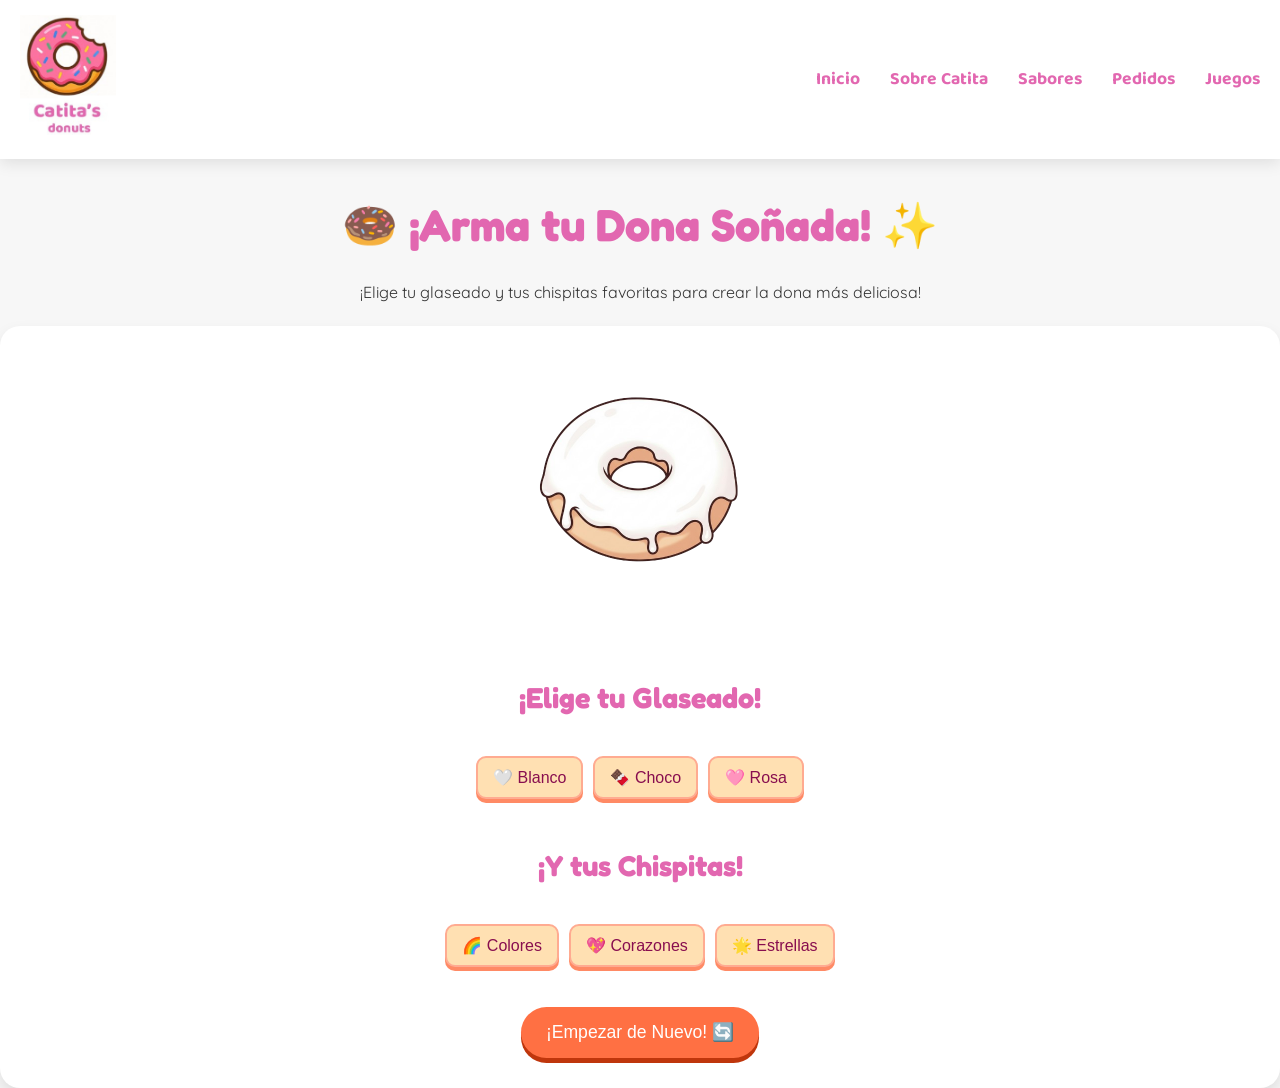
==== commit f4fdbf13: "se acomoda el css de ¿l juego al resto del sitio" ====
--- a/dona-creativa.html
+++ b/dona-creativa.html
@@ -1,134 +1,40 @@
 <!DOCTYPE html>
 <html lang="es">
 <head>
-    <meta charset="UTF-8">
+     <meta charset="UTF-8">
     <meta name="viewport" content="width=device-width, initial-scale=1.0">
+    <title>Catita's Donuts - Venta de mini donitas</title>
+
     <link href="https://fonts.googleapis.com/css2?family=Fredoka+One&family=Quicksand&family=Baloo+2:wght@400..800&display=swap" rel="stylesheet">
     <link rel="stylesheet" href="https://cdnjs.cloudflare.com/ajax/libs/font-awesome/6.5.2/css/all.min.css" integrity="sha512-SnH5WK+bZxgPHs44uWIX+LLJAJ9/2PkPKZ5QiAj6Ta86w+fsb2TkcmfRyVX3pBnMFcV7oQPJkl9QevSCWr3W6A==" crossorigin="anonymous" referrerpolicy="no-referrer" />
-  
-  <link rel="stylesheet" href="style.css">
-    <title>¡Arma tu Dona Soñada! 🍩✨ Catitas Donuts</title>
-    <style>
-        body {
-            font-family: '',var(--font-principal) , sans-serif;
-            background-color: #e2f7ff; 
-            color: #d81b60; 
-            display: flex;
-            flex-direction: column;
-            justify-content: center;
-            align-items: center;
-            min-height: 100vh;
-            margin: 0;
-            text-align: center;
-            padding: 20px;
-            box-sizing: border-box;
-        }
-        h1 {
-            color: #3ec6ea; 
-            font-size: 2.8em;
-            margin-bottom: 15px;
-            text-shadow: 2px 2px 4px rgba(0,0,0,0.1);
-        }
-        p {
-            font-size: 1.2em;
-            margin-bottom: 25px;
-        }
-        .dona-builder {
-            display: flex;
-            flex-direction: column;
-            align-items: center;
-            gap: 20px;
-            background-color: #ffffff;
-            padding: 30px;
-            border-radius: 20px;
-            box-shadow: 0 8px 16px rgba(0,0,0,0.1);
-        }
-        .dona-preview {
-            position: relative;
-            width: 250px; 
-            height: 250px;
-            margin-bottom: 20px;
-        }
-        .dona-part {
-            position: absolute;
-            top: 0;
-            left: 0;
-            width: 100%;
-            height: 100%;
-            background-size: contain;
-            background-repeat: no-repeat;
-            background-position: center;
-        }
-      
-        #dona-base { z-index: 1; }
-        #dona-glaze { z-index: 2; }
-        #dona-sprinkles { z-index: 3; }
 
-        .controls {
-            display: flex;
-            flex-direction: column;
-            gap: 15px;
-            width: 100%;
-            max-width: 400px;
-        }
-        .control-group {
-            display: flex;
-            justify-content: center;
-            gap: 10px;
-            flex-wrap: wrap;
-        }
-        .control-group button {
-            background-color: #ffe0b2; 
-            color: #880e4f; 
-            padding: 10px 15px;
-            border: 2px solid #ffab91;
-            border-radius: 10px;
-            font-size: 1em;
-            cursor: pointer;
-            transition: all 0.2s ease;
-            box-shadow: 0 4px #ff8a65;
-        }
-        .control-group button:hover {
-            background-color: #ffcc80;
-            transform: translateY(-2px);
-            box-shadow: 0 6px #ff8a65;
-        }
-        .control-group button.active {
-            background-color: #ffab91;
-            color: white;
-            box-shadow: 0 2px #d84315;
-            transform: translateY(2px);
-        }
-        #reset-button {
-            background-color: #ff7043; 
-            color: white;
-            padding: 15px 25px;
-            border: none;
-            border-radius: 30px;
-            font-size: 1.1em;
-            cursor: pointer;
-            margin-top: 20px;
-            transition: background-color 0.3s ease;
-            box-shadow: 0 5px #bf360c;
-        }
-        #reset-button:hover {
-            background-color: #e64a19;
-            transform: translateY(-2px);
-            box-shadow: 0 7px #bf360c;
-        }
+    <link rel="stylesheet" href="style.css">
+</head>
 
+<body>
+   <header>
+        <div class="logo">
+            <a href="/index.html">
+                <img src="images/logoDonuts.png" alt="Logo de Catita Donas" class="logo-animado">
+            </a>
+        </div>
+        <button class="hamburger-menu" aria-label="Abrir menú">
+            <span class="bar"></span>
+            <span class="bar"></span>
+            <span class="bar"></span>
+        </button>
+        <nav id="main-nav">
+            <ul>
+                <li><a href="#inicio">Inicio</a></li>
+                <li><a href="#sobre">Sobre Catita</a></li>
+                <li><a href="#sabores">Sabores</a></li>
+                <li><a href="#pedidos">Pedidos</a></li>
+                <li><a href="#juegos">Juegos</a></li>
+            </ul>
+        </nav>
+    </header>
     
-        .base-img { background-image: url('images/arma tu dona/Glaseado Blanco.png'); } 
-        .glaseado-blanco { background-image: url('images/arma tu dona/Glaseado Blanco.png'); }
-        .glaseado-chocolate { background-image: url('images/arma tu dona/Glaseado Chocolate.png'); }
-        .glaseado-rosa { background-image: url('images/arma tu dona/Glaseado Rosa.png'); }
-
-        .chispitas-colores { background-image: url('images/arma tu dona/sprinkles colorfull.png'); }
-        .chispitas-corazones { background-image: url('images/arma tu dona/heart sprinkles.png'); }
-        .chispitas-estrellas { background-image: url('images/arma tu dona/stars sprinkles.png'); }
-    </style>
-</head>
-<body>
+    <title>¡Juego Arma tu Dona Soñada! 🍩✨ Catitas Donuts</title>
     <h1>🍩 ¡Arma tu Dona Soñada! ✨</h1>
     <p>¡Elige tu glaseado y tus chispitas favoritas para crear la dona más deliciosa!</p>
 
--- a/style.css
+++ b/style.css
@@ -1,795 +1,780 @@
-/* Variables de color y tipografías */
+/* Variables de colores de Catitas Donuts */
 :root {
-    --rosa-donut: #F47EBB;
-    --celeste-glaseado: #AEE9F6;
-    --marron-choco: #8B5E3C;
-    --crema-vainilla: #FFF4E6;
-    --blanco: #FFFFFF;
-    --negro: #000000;
-    --crema: #FFEFC5;
-    --font-principal: 'Fredoka One', cursive;
-    --font-secundaria: 'Quicksand', sans-serif;
-    --font-baloo: 'Baloo 2', cursive;
-}
-
-/* Animación del Logo */
-@keyframes fallFromTop {
-    0% {
-        transform: translateY(-100px); 
-        opacity: 0; 
-    }
-    100% {
-        transform: translateY(0); 
-        opacity: 1; 
-    }
-}
-
-/* Estilos generales */
+    --rosa-donut: #e267b0;
+    --celeste-glaseado: #3ec6ea;
+    --rosa-fondo: #ffe0f0;
+    --gris-oscuro: #333;
+    --gris-claro: #666;
+    --blanco: #fff;
+    --sombra: 0 4px 15px rgba(0, 0, 0, 0.1);
+}
+
+/* --- ESTILOS GENERALES Y FUENTES --- */
 body {
-    font-family: var(--font-secundaria);
+    font-family: 'Baloo 2', cursive; /* Usa la fuente de Catita */
+    background-color: #f7f7f7;
     margin: 0;
     padding: 0;
-    box-sizing: border-box;
-    background-color: var(--crema-vainilla);
-    color: var(--marron-choco);
+    color: var(--gris-oscuro);
     line-height: 1.6;
+    overflow-x: hidden; /* Evita scroll horizontal */
 }
 
 h1, h2, h3 {
-    font-family: var(--font-principal);
-    color: var(--negro);
+    font-family: 'Fredoka One', cursive; /* Fuente para títulos */
+    color: var(--rosa-donut);
     text-align: center;
     margin-bottom: 20px;
 }
 
-h1 {
-    font-size: 3.5em;
-    color: var(--rosa-donut);
-}
-
-h2 {
-    font-size: 2.5em;
-    color: var(--rosa-donut);
-}
-
-h3 {
-    font-size: 1.8em;
-    color: var(--rosa-donut);
-}
-
-a {
+h1 { font-size: 2.8em; }
+h2 { font-size: 2.2em; }
+h3 { font-size: 1.8em; }
+
+p {
+    font-family: 'Quicksand', sans-serif;
+    text-align: center;
+    max-width: 800px;
+    margin: 0 auto 20px auto;
+}
+
+.boton, .boton-juego, .next-step-button {
+    display: inline-block;
+    background-color: var(--celeste-glaseado);
+    color: white;
+    padding: 12px 25px;
+    border-radius: 30px;
     text-decoration: none;
-    color: var(--rosa-donut);
-}
-
-/* --- Header y Navegación (Escritorio) --- */
+    font-weight: bold;
+    transition: background-color 0.3s ease, transform 0.2s ease;
+    border: none; /* Asegura que no tenga borde por defecto */
+    cursor: pointer;
+    font-family: 'Baloo 2', cursive;
+    font-size: 1.1em;
+    margin: 25px;
+}
+
+.boton:hover, .boton-juego:hover, .next-step-button:hover:not(:disabled) {
+    background-color: var(--rosa-donut);
+    transform: translateY(-3px);
+}
+
+.next-step-button:disabled {
+    background-color: #cccccc;
+    cursor: not-allowed;
+    opacity: 0.7;
+}
+
+/* --- HEADER --- */
 header {
     background-color: var(--blanco);
-    padding: 15px 0;
+    padding: 15px 20px;
     display: flex;
     justify-content: space-between;
     align-items: center;
-    flex-wrap: wrap;
-    border-bottom: 5px solid var(--negro);
-    position: relative;
-}
-
-header .logo img {
-    height: 150px; 
-    margin-left: 30px;
-    animation: fallFromTop 1s ease-out forwards;
-}
-
-/* Estilos de la navegación principal (visible en escritorio) */
-header nav {
-    flex-grow: 1;
-    text-align: right;
-    margin-right: 30px;
-    transition: all 0.3s ease-in-out;
-}
-
-header nav ul {
+    box-shadow: var(--sombra);
+    position: sticky;
+    top: 0;
+    z-index: 10;
+    height: auto;
+}
+
+.logo img {
+    /* height: clamp(80px, 10vw, 140px);  */
+    height: 120px;
+    width: auto;
+    animation: flotar 3s ease-in-out infinite alternate;
+}
+
+.logo-animado {
+    animation: flotar 3s ease-in-out infinite alternate;
+}
+
+@keyframes flotar {
+    0% { transform: translateY(0px); }
+    50% { transform: translateY(-8px); }
+    100% { transform: translateY(0px); }
+}
+
+nav ul {
     list-style: none;
     margin: 0;
     padding: 0;
     display: flex;
-    justify-content: flex-end;
-}
-
-header nav ul li {
-    margin-left: 25px;
-}
-
-header nav ul li a {
-    font-family: var(--font-principal);
-    color: var(--marron-choco);
-    font-size: 1.3em;
-    padding: 5px 10px;
-    border-radius: 5px;
-    transition: background-color 0.3s ease;
-}
-
-header nav ul li a:hover {
-    background-color: var(--rosa-donut);
-    color: var(--blanco);
-}
-
-/* --- Menú Hamburguesa (Oculto en Escritorio) --- */
+}
+
+nav ul li {
+    margin-left: 30px;
+}
+
+nav ul li a {
+    text-decoration: none;
+    color: var(--rosa-donut);
+    font-weight: bold;
+    font-size: 1.1em;
+    transition: color 0.3s ease;
+}
+
+nav ul li a:hover {
+    color: var(--celeste-glaseado);
+}
+
+/* Menú Hamburguesa (para móviles) */
 .hamburger-menu {
-    display: none; 
+    display: none; /* Oculto por defecto en desktop */
     background: none;
     border: none;
+    font-size: 1.8em;
+    color: var(--rosa-donut);
     cursor: pointer;
-    padding: 10px;
-    z-index: 1001;
-    margin-right: 20px;
-    position: relative;
+    flex-direction: column;
+    justify-content: space-around;
+    width: 30px;
+    height: 25px;
+    padding: 0;
+    z-index: 11; /* Para que esté sobre el menú */
 }
 
 .hamburger-menu .bar {
-    display: block;
-    width: 30px;
+    width: 100%;
     height: 3px;
-    background-color: var(--marron-choco);
-    margin: 6px 0;
+    background-color: var(--rosa-donut);
+    border-radius: 2px;
     transition: all 0.3s ease-in-out;
 }
 
-
+/* Animación del menú hamburguesa */
 .hamburger-menu.active .bar:nth-child(1) {
-    transform: translateY(9px) rotate(45deg);
-}
-
+    transform: translateY(11px) rotate(45deg);
+}
 .hamburger-menu.active .bar:nth-child(2) {
     opacity: 0;
 }
-
 .hamburger-menu.active .bar:nth-child(3) {
-    transform: translateY(-9px) rotate(-45deg);
-}
-
-
-/* Hero Section */
+    transform: translateY(-11px) rotate(-45deg);
+}
+
+
+/* --- HERO SECTION --- */
 .hero {
+  display: flex;
+  align-items: center;
+  justify-content: space-between;
+  gap: 40px;
+  padding: 60px 40px;
+  background: var(--rosa-fondo);
+  flex-wrap: wrap;
+}
+
+/* --- Texto a la izquierda --- */
+.hero-texto {
+  flex: 1 1 400px;
+  max-width: 500px;
+}
+
+.hero-texto h1 {
+  font-size: 2.5rem;
+  font-weight: 700;
+  color: var(--rosa-principal);
+  margin-bottom: 10px;
+}
+
+.hero-texto p {
+  font-size: 1.2rem;
+  color: #444;
+  margin-bottom: 20px;
+}
+
+.boton {
+  background-color: var(--celeste);
+  color: var(--rosa-donut);
+  padding: 12px 24px;
+  border-radius: 25px;
+  text-decoration: none;
+  font-weight: bold;
+  display: inline-block;
+  box-shadow: 0 4px 10px rgba(0, 198, 230, 0.4);
+  transition: transform 0.2s ease;
+}
+
+.boton:hover {
+   transform: scale(1.05);
+   background-color: var(--celeste);
+
+}
+
+/* --- Video a la derecha --- */
+.hero-video-container {
+  flex: 1 1 300px;
+  display: flex;
+  justify-content: center;
+}
+
+.hero-video {
+  width: 100%;
+  max-width: 350px;
+  aspect-ratio: 9 / 16; /* mantiene el formato historia vertical */
+  border-radius: 20px;
+  object-fit: cover; /* evita deformaciones */
+  box-shadow: 0 8px 20px rgba(0, 0, 0, 0.15);
+}
+
+/* --- Responsive --- */
+@media (max-width: 900px) {
+  .hero {
+    flex-direction: column-reverse;
+    text-align: center;
+  }
+
+  .hero-texto {
+    max-width: 100%;
+  }
+
+  .hero-video {
+    max-width: 300px;
+  }
+}
+
+
+/* --- RESPONSIVE --- */
+@media (max-width: 768px) {
+    .hero {
+        flex-direction: column;
+        text-align: center;
+    }
+
+    .hero-video {
+        height: auto;
+        width: 100%;
+        max-width: 350px;
+    }
+}
+
+
+
+/*SECCION ID SABORES CANTIDAD DE DONAS SELECCIONADAS*/
+
+button.active {
+  background-color: var(--rosa-principal);
+  color: #fff;
+  transform: scale(1.05);
+}
+
+
+/* --- SECCIÓN SABORES (Ajustes para la lógica del carrito) --- */
+.sabores {
+    padding: 40px 20px;
+    background-color: var(--blanco);
+    text-align: center;
+}
+
+.sabores h2 {
+    margin-bottom: 30px;
+}
+
+.limit-selection {
+    margin-bottom: 30px;
     display: flex;
-    justify-content: space-around;
+    flex-direction: column; /* Para apilar en móvil */
     align-items: center;
-    padding: 60px 20px;
-    background: linear-gradient(to right, var(--blanco), var(--blanco));
-    flex-wrap: wrap-reverse;
-}
-
-.hero-texto {
-    text-align: left;
-    max-width: 45%;
-    margin: 20px;
-}
-
-.hero-texto h1 {
-    font-size: 3.5em;
-    line-height: 1.1;
+    gap: 10px;
+}
+
+.limit-selection p {
+    font-size: 1.2em;
+    font-weight: bold;
+    color: var(--gris-oscuro);
+    margin-bottom: 5px;
+}
+
+.limit-selection button {
+    background-color: var(--celeste-glaseado);
+    color: white;
+    border: none;
+    padding: 10px 25px;
+    border-radius: 25px;
+    cursor: pointer;
+    font-size: 1.1em;
+    transition: all 0.3s ease;
+}
+
+.limit-selection button.active {
+    background-color: var(--rosa-donut);
+    transform: scale(1.05);
+    box-shadow: 0 4px 8px rgba(0, 0, 0, 0.2);
+}
+
+.limit-selection button:hover {
+    opacity: 0.9;
+}
+
+.total-selected {
+    margin-top: 20px;
+    font-size: 1.4em;
+    font-weight: bold;
+    color: var(--rosa-donut);
+}
+
+.cards {
+    display: grid;
+    grid-template-columns: repeat(auto-fit, minmax(180px, 1fr)); /* Ajustado para tarjetas más grandes */
+    gap: 25px;
+    margin-top: 30px;
+    padding: 0 15px;
+}
+
+.card {
+    background-color: var(--rosa-fondo);
+    border-radius: 15px;
+    padding: 20px;
+    box-shadow: 0 5px 15px rgba(0, 0, 0, 0.1);
+    display: flex;
+    flex-direction: column;
+    align-items: center;
+    text-align: center;
+    transition: transform 0.2s ease-in-out;
+}
+
+.card:hover {
+    transform: translateY(-7px);
+}
+
+.card img {
+    width: 120px; /* Tamaño más grande para las donas */
+    height: 120px;
+    object-fit: cover;
+    border-radius: 50%;
     margin-bottom: 15px;
-}
-
-.hero-texto p {
+    border: 4px solid var(--rosa-donut);
+    box-shadow: 0 2px 8px rgba(0, 0, 0, 0.15);
+}
+
+.card h3 {
+    color: var(--rosa-donut);
     font-size: 1.4em;
-    margin-bottom: 30px;
-    color: var(--marron-choco);
-}
-
-.hero-video {
-    max-width: 300px;
-    width: 100%;
-    height: 450px;
-    object-fit: cover;
-    border-radius: 16px;
-    box-shadow: 0 4px 12px rgba(0, 0, 0, 0.2);
-    margin: 20px;
-}
-
-.boton {
-    display: inline-block;
-    background-color: var(--rosa-donut);
-    color: var(--blanco);
-    font-family: var(--font-principal);
-    font-size: 1.5em;
-    padding: 15px 30px;
-    border-radius: 50px;
-    transition: transform 0.2s ease-in-out, background-color 0.3s ease;
-    box-shadow: 0 5px 15px rgba(0, 0, 0, 0.2);
-}
-
-.boton:hover {
-    transform: translateY(-5px);
-    background-color: #e06bb0;
-}
-
-/* Sections generales */
-section {
-    padding: 60px 20px;
-    text-align: center;
-    max-width: 1200px;
-    margin: 0 auto;
-}
-
-section:nth-of-type(odd) {
+    margin-bottom: 10px;
+}
+
+.card p {
+    color: var(--gris-claro);
+    font-size: 1em;
+    margin-bottom: 15px;
+    flex-grow: 1; /* Para que el texto ocupe el espacio */
+}
+
+.cantidad-selector {
+    display: flex;
+    align-items: center;
+    justify-content: center;
+    margin-top: 10px;
     background-color: var(--blanco);
-}
-
-section:nth-of-type(even) {
-    background-color: var(--crema-vainilla);
-}
-
-/* Sabores Section */
-.sabores .cards {
+    border-radius: 30px;
+    padding: 5px 10px;
+    box-shadow: 0 1px 5px rgba(0, 0, 0, 0.1);
+    width: fit-content;
+}
+
+.cantidad-selector button {
+    background-color: var(--celeste-glaseado);
+    color: white;
+    border: none;
+    width: 35px;
+    height: 35px;
+    border-radius: 50%;
+    font-size: 1.4em;
+    font-weight: bold;
+    cursor: pointer;
     display: flex;
     justify-content: center;
-    flex-wrap: wrap;
-    gap: 30px;
-    margin-top: 40px;
-}
-
-.sabores .card {
+    align-items: center;
+    transition: background-color 0.2s ease;
+    margin: 0 5px;
+}
+
+.cantidad-selector button:hover {
+    background-color: #2dafd4; /* Un celeste un poco más oscuro */
+}
+
+.cantidad-selector span {
+    margin: 0 15px;
+    font-size: 1.3em;
+    font-weight: bold;
+    color: var(--rosa-donut);
+    min-width: 25px; /* Para que no se mueva mucho */
+    text-align: center;
+}
+
+/* --- SECCIÓN SOBRE CATITA --- */
+.sobre {
     background-color: var(--blanco);
-    border-radius: 15px;
-    box-shadow: 0 10px 20px rgba(0, 0, 0, 0.1);
-    padding: 25px;
-    width: 280px;
-    text-align: center;
-    transition: transform 0.3s ease, border-color 0.3s ease, box-shadow 0.3s ease;
-    border: 3px solid var(--rosa-donut);
-    cursor: pointer;
-}
-
-.sabores .card:hover {
-    transform: translateY(-10px) scale(1.03);
-}
-
-.sabores .card.seleccionada {
-    border-color: var(--negro);
-    box-shadow: 0 0 25px rgba(0, 0, 0, 0.3), 0 0 0 5px var(--rosa-donut);
-    transform: scale(1.02);
-    background-color: var(--crema);
-}
-
-.sabores .card img {
-    max-width: 100%;
-    height: 200px;
-    object-fit: contain;
-    margin-bottom: 15px;
-}
-
-/* Sobre Catita Section */
-.sobre p {
-    font-size: 1.3em;
-    max-width: 800px;
+    padding: 60px 20px;
+    text-align: center;
+    
+}
+
+/* --- SECCIÓN JUEGOS --- */
+.juegos-catita {
+    background-color: var(--celeste-glaseado);
+    padding: 60px 20px;
+    text-align: center;
+    color: white;
+}
+
+.juegos-catita h2, .juegos-catita p {
+    color: white;
+}
+
+.boton-juego {
+    background-color: var(--rosa-donut);
+    margin-top: 20px;
+    padding: 15px 30px;
+    font-size: 1.2em;
+    display: inline-flex;
+    align-items: center;
+    gap: 10px;
+}
+
+/* --- SECCIÓN PEDIDOS (Ajustes para el resumen del carrito) --- */
+.pedidos {
+    padding: 40px 20px;
+    background-color: var(--blanco);
+    text-align: center;
+}
+
+.pedidos form {
+    max-width: 500px;
     margin: 0 auto;
-    color: var(--marron-choco);
-}
-
-/* Pedidos Section */
-.pedidos {
-    padding: 50px 20px;
-    background-color: var(--crema-vainilla);
-    text-align: center;
-    border-top: 5px solid var(--rosa-donut);
-    border-bottom: 5px solid var(--rosa-donut);
-}
-
-.pedidos h2 {
-    font-family: var(--font-principal);
-    color: var(--rosa-donut);
-    margin-bottom: 30px;
-    font-size: 2.5em;
-}
-
-.pedidos form {
-    max-width: 600px;
-    margin: 0 auto;
-    background-color: var(--blanco);
-    padding: 40px;
-    border-radius: 15px;
-    box-shadow: 0 8px 15px rgba(0, 0, 0, 0.1);
     display: flex;
     flex-direction: column;
-    gap: 20px;
-}
-
-.pedidos form input[type="text"],
-.pedidos form input[type="tel"],
-.pedidos form textarea {
-    width: 100%;
+    gap: 15px;
+}
+
+.pedidos input[type="text"],
+.pedidos input[type="tel"],
+.pedidos textarea {
+    padding: 12px;
+    border: 1px solid #ddd;
+    border-radius: 8px;
+    font-family: 'Quicksand', sans-serif;
+    font-size: 1em;
+    width: 100%; /* Asegura que ocupen todo el ancho disponible */
+    box-sizing: border-box; /* Incluye padding y border en el width */
+}
+
+.pedidos textarea {
+    resize: vertical; /* Permite redimensionar verticalmente */
+}
+
+.pedidos button[type="submit"] {
+    background-color: var(--rosa-donut);
+    color: white;
+    padding: 15px 30px;
+    border: none;
+    border-radius: 10px;
+    font-size: 1.2em;
+    font-weight: bold;
+    cursor: pointer;
+    transition: background-color 0.3s ease;
+}
+
+.pedidos button[type="submit"]:hover:not(:disabled) {
+    background-color: #d15a9f; /* Un rosa un poco más oscuro */
+}
+
+.pedidos button[type="submit"]:disabled {
+    background-color: #cccccc;
+    cursor: not-allowed;
+    opacity: 0.7;
+}
+
+#sabores-seleccionados-resumen {
+    background-color: var(--rosa-fondo);
+    border-radius: 10px;
     padding: 15px;
-    border: 2px solid var(--rosa-donut);
-    border-radius: 10px;
-    font-family: var(--font-secundaria);
+    margin-top: 20px;
+    box-shadow: 0 2px 10px rgba(0, 0, 0, 0.05);
+}
+
+#sabores-seleccionados-resumen p {
+    font-weight: bold;
+    color: var(--gris-oscuro);
     font-size: 1.1em;
-    color: var(--marron-choco);
-    outline: none;
-    transition: border-color 0.3s ease;
-    background-color: var(--crema);
-    box-sizing: border-box;
-}
-
-.pedidos form input[type="text"]:focus,
-.pedidos form input[type="tel"]:focus,
-.pedidos form textarea:focus {
-    border-color: var(--negro);
-}
-
-/* Radio Buttons de Cantidad */
-.cantidad-donas {
-    text-align: left;
     margin-bottom: 10px;
-    font-family: var(--font-secundaria);
-    color: var(--marron-choco);
-    display: flex;
-    flex-wrap: wrap;
-    align-items: center;
-    gap: 15px;
-}
-
-.cantidad-donas p {
-    font-weight: bold;
-    margin-bottom: 0;
-    font-size: 1.1em;
-    flex-basis: 100%;
-}
-
-.cantidad-donas input[type="radio"] {
-    appearance: none;
-    -webkit-appearance: none;
-    -moz-appearance: none;
-    width: 20px;
-    height: 20px;
-    border: 2px solid var(--rosa-donut);
-    border-radius: 50%;
-    outline: none;
-    cursor: pointer;
-    position: relative;
-    transition: background-color 0.2s ease, border-color 0.2s ease;
-    flex-shrink: 0;
-}
-
-.cantidad-donas input[type="radio"]:checked {
-    background-color: var(--rosa-donut);
-    border-color: var(--rosa-donut);
-}
-
-.cantidad-donas input[type="radio"]:checked::before {
-    content: '';
-    display: block;
-    width: 10px;
-    height: 10px;
-    background-color: var(--blanco);
-    border-radius: 50%;
-    position: absolute;
-    top: 50%;
-    left: 50%;
-    transform: translate(-50%, -50%);
-}
-
-.cantidad-donas label {
-    font-size: 1em;
-    cursor: pointer;
-    margin-right: 0;
-}
-
-/* Chips de Sabores */
-#sabores-seleccionados {
-    text-align: left;
-    margin-top: 15px;
-}
-
-#sabores-seleccionados p {
-    font-family: var(--font-secundaria);
-    font-weight: bold;
-    color: var(--marron-choco);
-    margin-bottom: 10px;
-    font-size: 1.1em;
-}
-
-#contador-donas {
-    font-weight: normal;
-    margin-left: 5px;
-    color: var(--rosa-donut);
-}
-
-
-#lista-sabores {
+}
+
+#lista-sabores-resumen {
     list-style: none;
     padding: 0;
     margin: 0;
-    display: flex;
-    flex-wrap: wrap;
-    gap: 10px;
-    justify-content: flex-start;
-}
-
-#lista-sabores li {
-    background-color: var(--rosa-donut);
-    color: var(--blanco);
-    font-family: var(--font-secundaria);
-    padding: 8px 15px;
-    border-radius: 20px;
-    display: flex;
-    align-items: center;
-    gap: 8px;
+    text-align: left;
+    color: var(--gris-claro);
     font-size: 0.95em;
-    box-shadow: 0 2px 5px rgba(0, 0, 0, 0.1);
-    flex-shrink: 0; 
-    max-width: calc(100% - 20px);
-    word-break: break-word;
-}
-
-.boton-eliminar-sabor {
-    background-color: var(--marron-choco);
-    color: var(--blanco);
-    border: none;
-    border-radius: 50%;
-    width: 25px;
-    height: 25px;
-    display: flex;
-    justify-content: center;
-    align-items: center;
-    font-size: 0.9em;
-    cursor: pointer;
-    transition: background-color 0.2s ease, transform 0.2s ease;
-    flex-shrink: 0;
-}
-
-.boton-eliminar-sabor:hover {
-    background-color: var(--negro);
-    transform: scale(1.05);
-}
-
-/* Textarea de Detalles Adicionales */
-#detalle-pedido {
-    resize: vertical;
-    min-height: 80px;
-}
-
-/* Botón de Enviar Pedido */
-.pedidos button[type="submit"] {
-    background-color: var(--rosa-donut);
-    color: var(--blanco);
-    padding: 18px 30px;
-    border: none;
-    border-radius: 15px;
-    font-family: var(--font-principal);
-    font-size: 1.5em;
-    cursor: pointer;
-    transition: background-color 0.3s ease, transform 0.2s ease;
-    box-shadow: 0 4px 8px rgba(0, 0, 0, 0.2);
-    margin-top: 20px;
-    width: auto;
-    align-self: center;
-}
-
-.pedidos button[type="submit"]:hover {
-    background-color: var(--negro);
-    transform: translateY(-2px);
-}
-
-/* Estilos generales del botón flotante */
+    max-height: 150px; /* Para que no ocupe mucho espacio si hay muchos sabores */
+    overflow-y: auto; /* Permite scroll si la lista es larga */
+}
+
+#lista-sabores-resumen li {
+    padding: 5px 0;
+    border-bottom: 1px dotted rgba(0, 0, 0, 0.1);
+}
+
+#lista-sabores-resumen li:last-child {
+    border-bottom: none;
+}
+
+
+/* --- WHATSAPP FLOAT BUTTON --- */
 .whatsapp-float {
     position: fixed;
     width: 60px;
     height: 60px;
-    bottom: 40px;
-    right: 40px;
-    background-color: #FFD1DC; 
-    border: 2px solid #FFA07A; 
-    border-radius: 50%;
-    box-shadow: 1px 1px 5px rgba(0,0,0,0.2);
-    z-index: 100;
+    bottom: 30px;
+    right: 30px;
+    background-color: #25d366;
+    color: #FFF;
+    border-radius: 50px;
+    text-align: center;
+    font-size: 30px;
+    box-shadow: 2px 2px 3px #999;
+    z-index: 9;
     display: flex;
     justify-content: center;
     align-items: center;
-    transition: transform 0.3s ease-in-out, background-color 0.3s ease;
+    transition: transform 0.3s ease;
 }
 
 .whatsapp-float:hover {
     transform: scale(1.1);
-    background-color: #FFC0CB;
-}
-
-/* Estilos para el ícono de Font Awesome dentro del botón */
-.whatsapp-float i {
-    color: #8A2BE2; 
-    font-size: 30px;
-    line-height: 1;
-}
-
-/* Footer */
+}
+
+/* --- FOOTER --- */
 footer {
-    background-color: var(--marron-choco);
-    color: var(--crema-vainilla);
-    text-align: center;
-    padding: 25px 20px;
-    font-size: 1.1em;
-    display: flex;
-    justify-content: center;
-    align-items: center;
-    flex-wrap: wrap;
-}
-
-
+    background-color: var(--rosa-donut);
+    color: white;
+    text-align: center;
+    padding: 20px;
+    font-size: 0.9em;
+}
+
+/* --- RESPONSIVE DESIGN --- */
 @media (max-width: 768px) {
-    /* Header para Móviles */
     header {
-        flex-direction: row;
-        justify-content: space-between;
-        padding: 15px 20px;
-    }
-
-    header .logo {
-        margin-left: 0;
-    }
-
-    header .logo img { /* Ajuste de tamaño de logo para pantallas medianas (tablets) */
-        height: 100px;
-    }
-
-  
-    .hamburger-menu {
-        display: block;
-    }
-
-    header nav {
-        position: absolute;
-        top: 110px;
-        left: 0;
+        flex-wrap: wrap;
+        justify-content: center;
+    }
+    .logo {
         width: 100%;
-        background-color: var(--blanco);
-        box-shadow: 0 8px 15px rgba(0, 0, 0, 0.1);
+        text-align: center;
+        margin-bottom: 10px;
+    }
+    nav {
+        display: none; /* Ocultar nav por defecto en móvil */
+        width: 100%;
+        order: 3; /* Para que aparezca debajo de logo y hamburguesa */
+    }
+    nav.active {
+        display: block; /* Mostrar cuando está activo */
+    }
+    nav ul {
         flex-direction: column;
         align-items: center;
-        transform: translateY(-100%);
-        opacity: 0;
-        pointer-events: none;
-        z-index: 1000;
-    }
-
-    /* Menú móvil activo */
-    header nav.active {
-        transform: translateY(0);
-        opacity: 1;
-        pointer-events: all;
-    }
-
-    header nav ul {
+    }
+    nav ul li {
+        margin: 10px 0;
+    }
+    .hamburger-menu {
+        display: flex; /* Mostrar en móvil */
+        position: absolute;
+        right: 20px;
+        top: 25px;
+    }
+
+    .hero-texto h1 {
+        font-size: 2.5em;
+    }
+    .hero-texto p {
+        font-size: 1.1em;
+    }
+
+    .cards {
+        grid-template-columns: 1fr; /* Una columna en móvil */
+        max-width: 300px; /* Ancho máximo para tarjetas en móvil */
+        margin-left: auto;
+        margin-right: auto;
+    }
+
+    .limit-selection {
         flex-direction: column;
-        width: 100%;
-        padding: 20px 0;
-    }
-
-    header nav ul li {
-        margin: 15px 0;
-    }
-
-    header nav ul li a {
-        font-size: 1.5em;
-        padding: 10px 20px;
-        display: block;
-        text-align: center;
-    }
-
-
-    .hero {
-        flex-direction: column;
-        align-items: center;
-        padding: 40px 15px;
-    }
-
-    .hero-texto {
-        max-width: 90%;
-        margin: 20px auto 0 auto;
-        text-align: center;
-    }
-
-    .hero-texto h1,
-    .hero-texto p {
-        text-align: center;
-    }
-
-    .hero-video {
-        max-width: 300px;
-        height: 400px;
-        margin: 0 auto 20px auto;
-    }
-
-    h2 {
-        font-size: 2em;
-    }
-
-    .sabores .card {
-        width: 100%;
-        max-width: 300px;
-    }
-
-    .sobre p {
-        font-size: 1.1em;
-    }
-
-    .pedidos form {
-        padding: 20px;
-        gap: 15px;
-    }
-
-    .pedidos form input[type="text"],
-    .pedidos form input[type="tel"],
-    .pedidos form textarea {
-        padding: 12px;
-        font-size: 1em;
-    }
-
-
-    .cantidad-donas {
-        flex-direction: column;
-        align-items: flex-start;
-        gap: 10px;
-    }
-    .cantidad-donas p {
-        margin-bottom: 5px;
-    }
-    .cantidad-donas label {
-        margin-right: 0;
-    }
-
-
-    #lista-sabores {
-        justify-content: flex-start;
-        gap: 8px;
-    }
-    #lista-sabores li {
-        padding: 6px 12px;
-        font-size: 0.9em;
-    }
-    .boton-eliminar-sabor {
-        width: 22px;
-        height: 22px;
-        font-size: 0.8em;
-    }
-
-    .pedidos button[type="submit"] {
-        font-size: 1.2em;
-        padding: 15px 25px;
-    }
-  
-    .whatsapp-float {
-        width: 50px;
-        height: 50px;
-        bottom: 20px;
-        right: 20px;
-    }
-    .whatsapp-float i {
-        font-size: 25px;
-    }
-}
-
-@media (max-width: 480px) {
-    header .logo img {
-      height: 80px; 
-    }
-
-    header nav ul li a {
-        font-size: 1.1em;
-    }
-
-    .hero-texto h1 {
-        font-size: 2.2em;
-    }
-
-    .hero-texto p {
-        font-size: 1em;
-    }
-
-    .boton {
-        font-size: 1.2em;
-        padding: 12px 25px;
-    }
-
-    h2 {
-        font-size: 1.8em;
-    }
+    }
+}
+
+/* Badge "Sin TACC" sobre la tarjeta */
+.card { position: relative; }
+
+.badge-sintacc {
+  position: absolute;
+  top: 10px;
+  left: 10px;
+  background: #2ecc71;       /* verde */
+  color: #fff;
+  font-weight: 700;
+  font-size: 0.8rem;
+  padding: 4px 10px;
+  border-radius: 999px;
+  box-shadow: 0 2px 6px rgba(0,0,0,.15);
+  pointer-events: none;       /* no interfiere con clicks */
+  user-select: none;
+}
+
+
+/* Pegatina base (responsive) */
+.sticker-float{
+  position: fixed;
+  z-index: 120;                 /* por encima del header */
+  pointer-events: none;
+  width: clamp(46px, 14vw, 90px);
+  height: auto;
+  opacity: .95;
+  will-change: transform;
+  animation: floatUpDown 6s ease-in-out infinite alternate;
+  filter: drop-shadow(0 6px 14px rgba(0,0,0,.12));
+}
+
+@keyframes floatUpDown{
+  from{ transform: translateY(0) rotate(0deg); }
+  to  { transform: translateY(-12px) rotate(2deg); }
+}
+
+.sticker-zigzag{ animation: zigzag 5s ease-in-out infinite; }
+@keyframes zigzag{
+  0%{ transform: translate(0,0) rotate(0); }
+  25%{ transform: translate(14px,-8px) rotate(-2deg); }
+  50%{ transform: translate(-14px,-4px) rotate(2deg); }
+  100%{ transform: translate(0,0) rotate(0); }
+}
+
+/* posiciones móviles */
+.sticker-top-left      { top: 74px; left: 10px; }
+.sticker-top-right     { top: 74px; right: 12px; }
+.sticker-bottom-left   { left: 10px; bottom: calc(20px + env(safe-area-inset-bottom)); }
+.sticker-bottom-right  { right: 12px; bottom: calc(96px + env(safe-area-inset-bottom)); } /* arriba del botón WA */
+
+
+@media (min-width: 992px){
+  .sticker-float{ animation-duration: 8s; }
+}
+
+
+  /* pegadas a los bordes de la ventana, por debajo del header */
+  .sticker-top-left  { top: calc(var(--header-h) + 12px); left: 24px; }
+  .sticker-top-right { top: calc(var(--header-h) + 12px); right: 24px; }
+  .sticker-bottom-left  { bottom: 40px; left: 24px; }
+  .sticker-bottom-right { bottom: 140px; right: 24px; } /* evita WhatsApp */
+
+  /* OPCIONAL: anclar a los bordes del CONTENEDOR, no de la ventana
+     (así nunca pisan el título/texto). Agregá estas clases a las imágenes
+     que quieras “fuera” del contenido. */
+  .sticker-edge-left  { left: calc(50% - var(--container-max)/2 - 56px); }
+  .sticker-edge-right { right: calc(50% - var(--container-max)/2 - 56px); }
+
+
+:root{
+    --container-max:1000px;
+    --header-h:200px
+}
+
+
+/*Contruccion de dona*/
+.dona-builder {
+            display: flex;
+            flex-direction: column;
+            align-items: center;
+            gap: 20px;
+            background-color: #ffffff;
+            padding: 30px;
+            border-radius: 20px;
+            box-shadow: 0 8px 16px rgba(0,0,0,0.1);
+        }
+        .dona-preview {
+            position: relative;
+            width: 250px; 
+            height: 250px;
+            margin-bottom: 20px;
+        }
+        .dona-part {
+            position: absolute;
+            top: 0;
+            left: 0;
+            width: 100%;
+            height: 100%;
+            background-size: contain;
+            background-repeat: no-repeat;
+            background-position: center;
+        }
+      
+        #dona-base { z-index: 1; }
+        #dona-glaze { z-index: 2; }
+        #dona-sprinkles { z-index: 3; }
+
+        .controls {
+            display: flex;
+            flex-direction: column;
+            gap: 15px;
+            width: 100%;
+            max-width: 400px;
+        }
+        .control-group {
+            display: flex;
+            justify-content: center;
+            gap: 10px;
+            flex-wrap: wrap;
+        }
+        .control-group button {
+            background-color: #ffe0b2; 
+            color: #880e4f; 
+            padding: 10px 15px;
+            border: 2px solid #ffab91;
+            border-radius: 10px;
+            font-size: 1em;
+            cursor: pointer;
+            transition: all 0.2s ease;
+            box-shadow: 0 4px #ff8a65;
+        }
+        .control-group button:hover {
+            background-color: #ffcc80;
+            transform: translateY(-2px);
+            box-shadow: 0 6px #ff8a65;
+        }
+        .control-group button.active {
+            background-color: #ffab91;
+            color: white;
+            box-shadow: 0 2px #d84315;
+            transform: translateY(2px);
+        }
+        #reset-button {
+            background-color: #ff7043; 
+            color: white;
+            padding: 15px 25px;
+            border: none;
+            border-radius: 30px;
+            font-size: 1.1em;
+            cursor: pointer;
+            margin-top: 20px;
+            transition: background-color 0.3s ease;
+            box-shadow: 0 5px #bf360c;
+        }
+        #reset-button:hover {
+            background-color: #e64a19;
+            transform: translateY(-2px);
+            box-shadow: 0 7px #bf360c;
+        }
 
     
-    .pedidos form {
-        padding: 15px;
-    }
-
-    .cantidad-donas {
-        gap: 8px;
-    }
-    .cantidad-donas label {
-        font-size: 0.95em;
-    }
-
-    #lista-sabores li {
-        padding: 5px 10px;
-        font-size: 0.85em;
-    }
-    .boton-eliminar-sabor {
-        width: 20px;
-        height: 20px;
-        font-size: 0.75em;
-    }
-
-    .pedidos button[type="submit"] {
-        font-size: 1.1em;
-        padding: 10px 20px;
-    }
-}
-
-
-.juegos-catita {
-    background-color: var(--crema-vainilla);
-    padding: 60px 20px;
-    text-align: center;
-    border-radius: 15px;
-    margin: 40px auto;
-    max-width: 900px;
-    box-shadow: 0 10px 20px rgba(0,0,0,0.08);
-}
-
-.juegos-catita h2 {
-    color: var(--rosa-donut);
-    font-family: var(--font-principal);
-    font-size: 2.5em;
-    margin-bottom: 20px;
-}
-
-.juegos-catita p {
-    color: var(--marron-choco);
-    font-family: var(--font-secundaria);
-    font-size: 1.1em;
-    margin-bottom: 30px;
-    line-height: 1.6;
-}
-
-.boton-juego {
-    display: inline-block;
-    background-color: var(--celeste-glaseado);
-    color: var(--marron-choco);
-    font-family: var(--font-principal);
-    font-weight: bold;
-    font-size: 1.3em;
-    padding: 15px 30px;
-    border-radius: 30px;
-    text-decoration: none;
-    transition: all 0.3s ease;
-    box-shadow: 0 5px 15px rgba(0,0,0,0.1);
-    animation: bounce 2s infinite ease-in-out;
-}
-
-.boton-juego:hover {
-    background-color: var(--rosa-donut);
-    color: var(--blanco);
-    transform: translateY(-5px) scale(1.05);
-    box-shadow: 0 8px 20px rgba(0,0,0,0.15);
-}
-
-.boton-juego i {
-    margin: 0 8px;
-}
-
-
-@keyframes bounce {
-    0%, 100% { transform: translateY(0); }
-    50% { transform: translateY(-8px); }
-}
-
-@media (max-width: 768px) {
-    .juegos-catita {
-        padding: 40px 15px;
-        margin: 30px 15px;
-    }
-    .juegos-catita h2 {
-        font-size: 2em;
-    }
-    .boton-juego {
-        font-size: 1.1em;
-        padding: 12px 25px;
-    }
-}+        .base-img { background-image: url('images/arma tu dona/Glaseado Blanco.png'); } 
+        .glaseado-blanco { background-image: url('images/arma tu dona/Glaseado Blanco.png'); }
+        .glaseado-chocolate { background-image: url('images/arma tu dona/Glaseado Chocolate.png'); }
+        .glaseado-rosa { background-image: url('images/arma tu dona/Glaseado Rosa.png'); }
+
+        .chispitas-colores { background-image: url('images/arma tu dona/sprinkles colorfull.png'); }
+        .chispitas-corazones { background-image: url('images/arma tu dona/heart sprinkles.png'); }
+        .chispitas-estrellas { background-image: url('images/arma tu dona/stars sprinkles.png'); }
